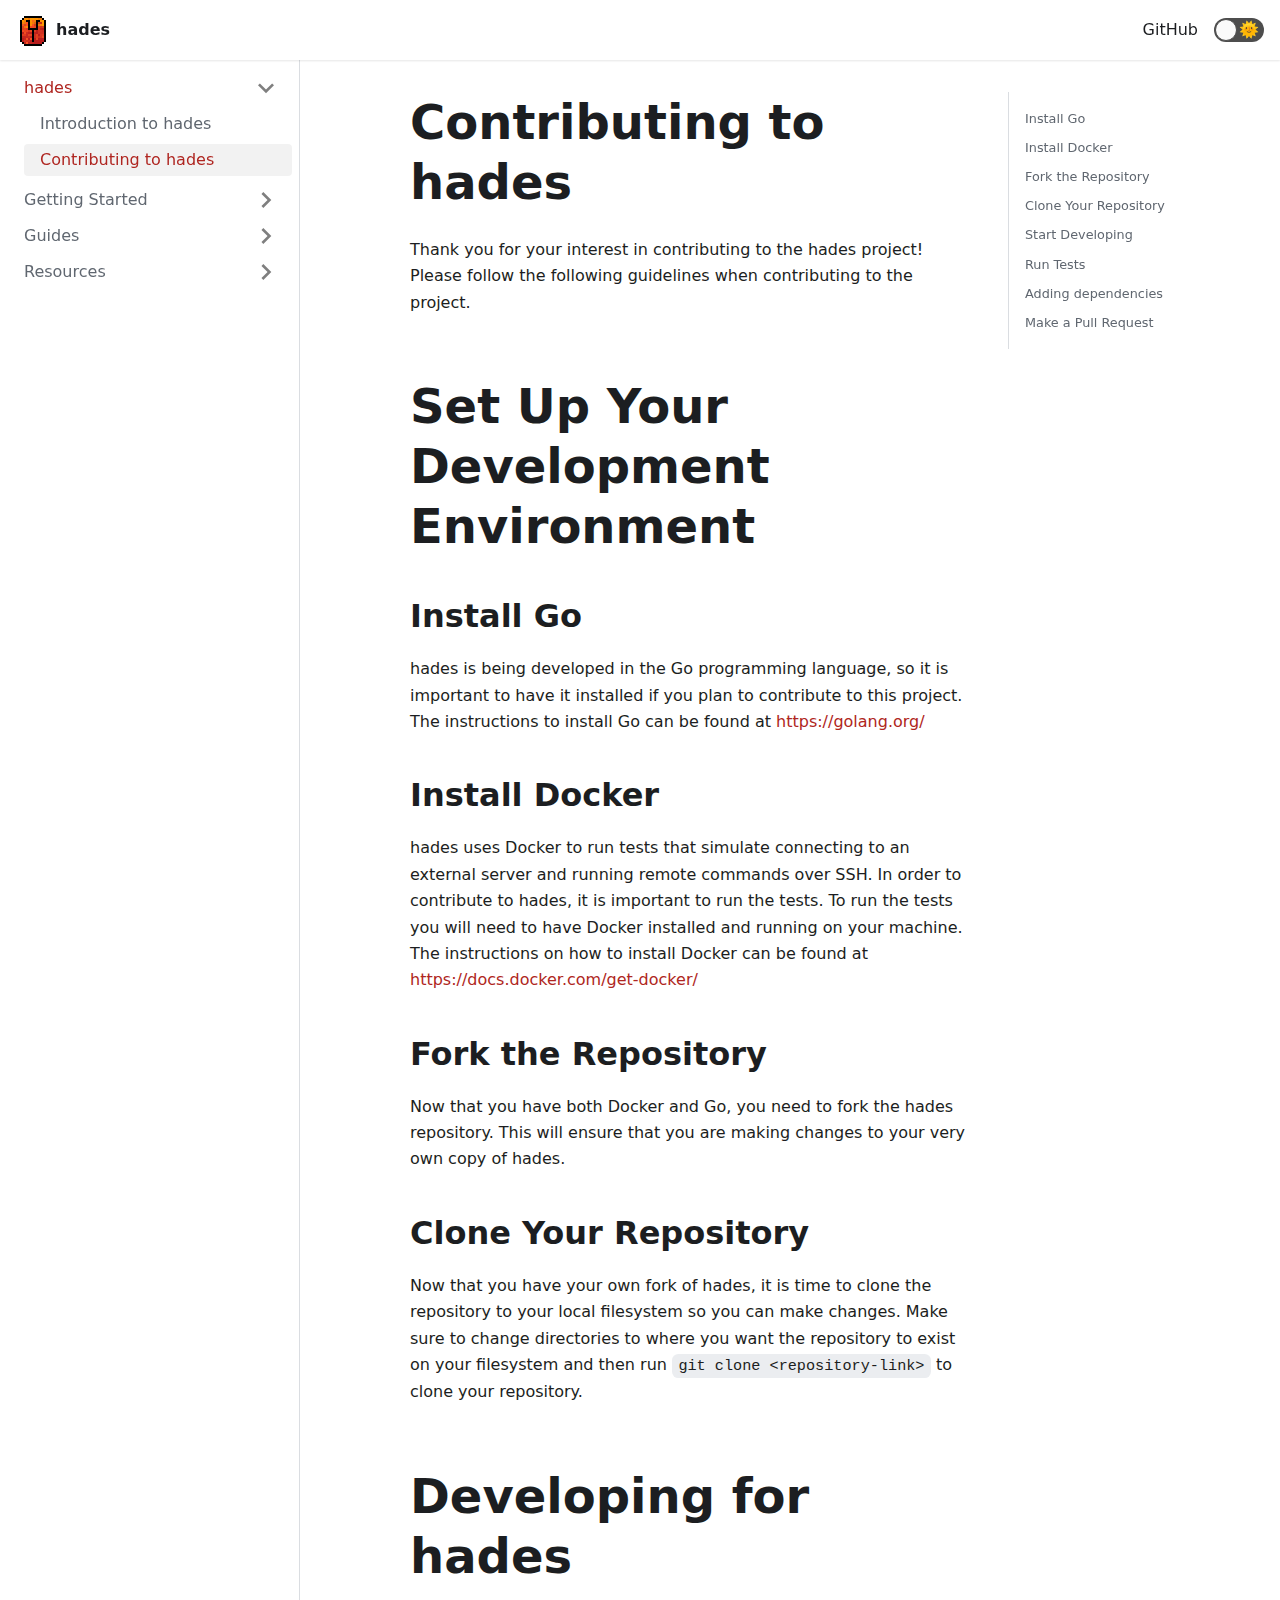
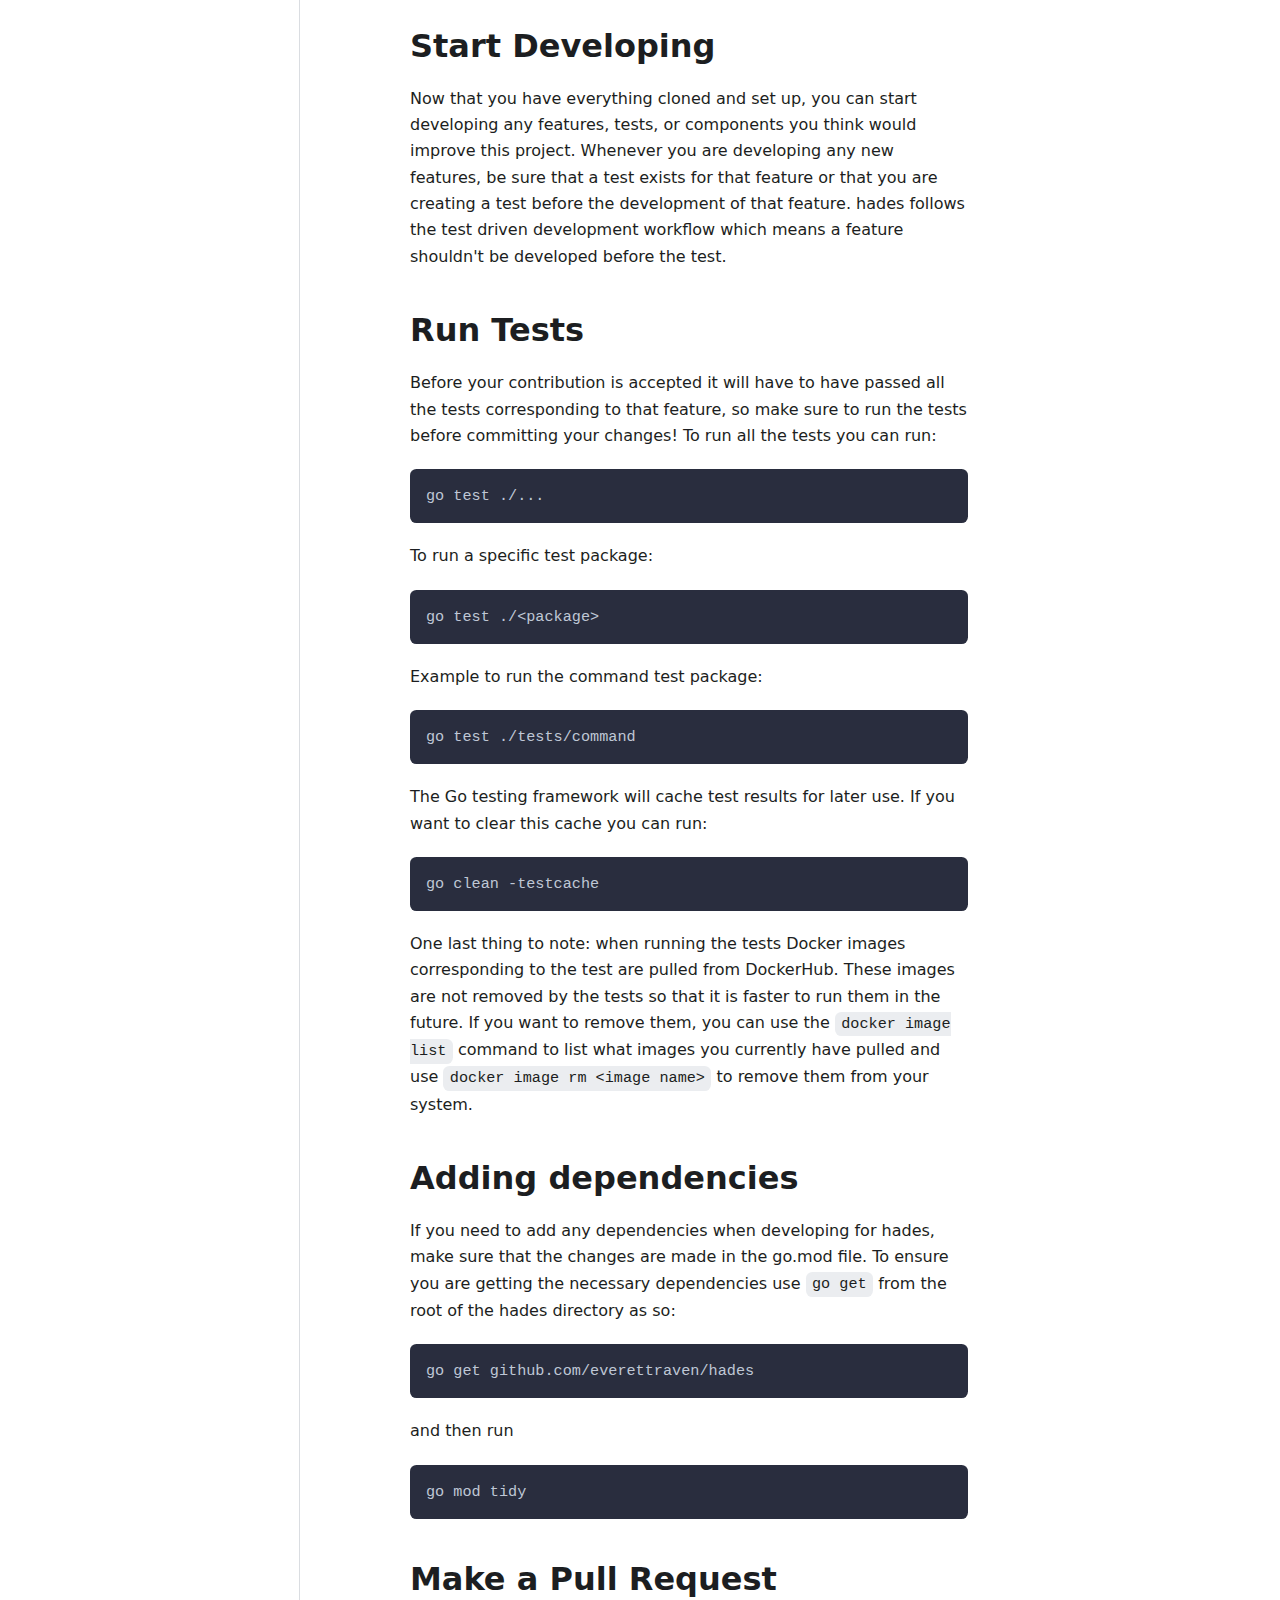
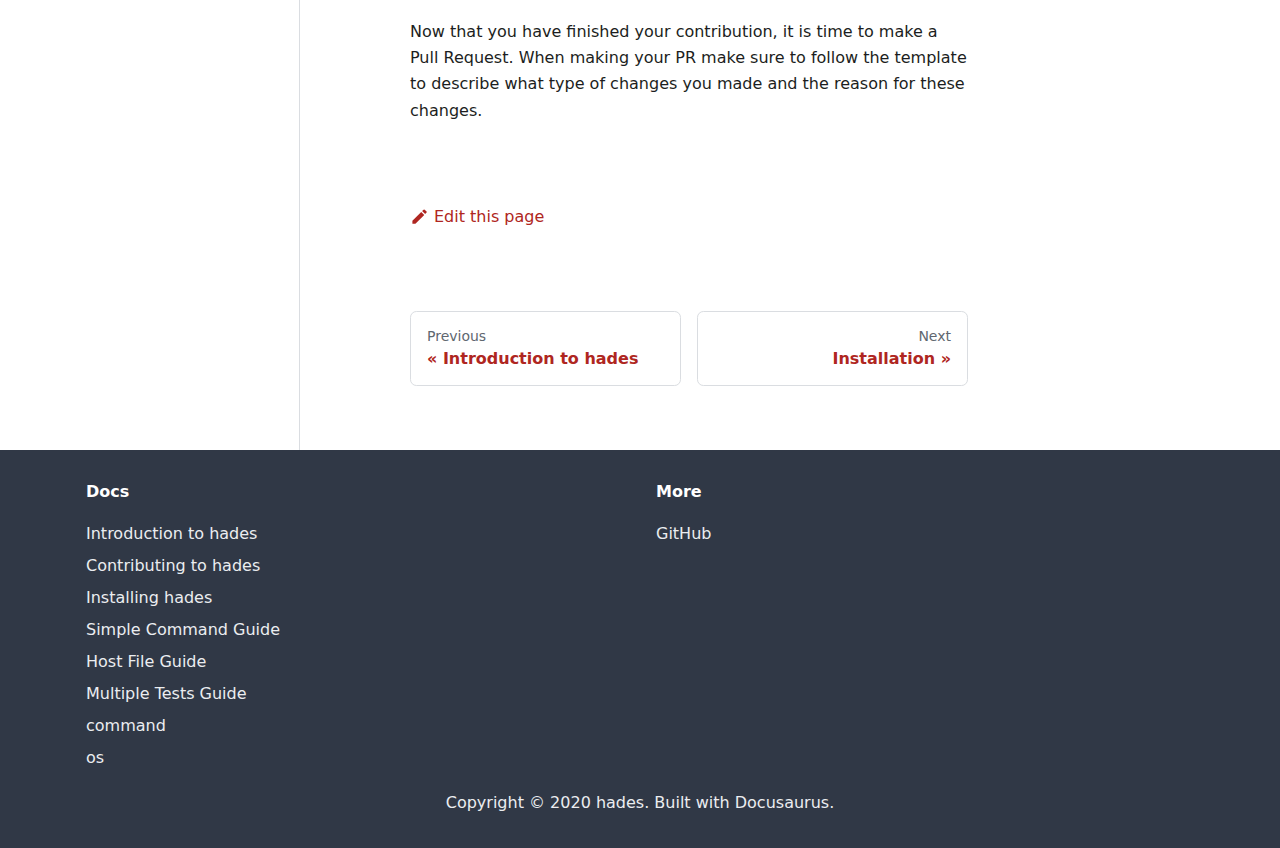
==== contrib/index.html @ 66b07a8b "Deploy website - based on 07e078118cf20cf1192c5c959f8a43dc01372148" ====
<!doctype html>
<html lang="en">
<head>
<meta charset="UTF-8">
<meta name="viewport" content="width=device-width,initial-scale=1">
<meta name="generator" content="Docusaurus v2.0.0-alpha.70">
<link rel="alternate" type="application/rss+xml" href="/blog/rss.xml" title="hades Blog RSS Feed">
<link rel="alternate" type="application/atom+xml" href="/blog/atom.xml" title="hades Blog Atom Feed"><title data-react-helmet="true">Contributing to hades | hades</title><meta data-react-helmet="true" name="twitter:card" content="summary_large_image"><meta data-react-helmet="true" name="docusaurus_locale" content="en"><meta data-react-helmet="true" name="docusaurus_version" content="current"><meta data-react-helmet="true" name="docusaurus_tag" content="docs-default-current"><meta data-react-helmet="true" property="og:title" content="Contributing to hades | hades"><meta data-react-helmet="true" name="description" content="Thank you for your interest in contributing to the hades project! Please follow the following guidelines when contributing to the project."><meta data-react-helmet="true" property="og:description" content="Thank you for your interest in contributing to the hades project! Please follow the following guidelines when contributing to the project."><meta data-react-helmet="true" property="og:url" content="https://your-docusaurus-test-site.com/contrib"><link data-react-helmet="true" rel="shortcut icon" href="/img/hades-logo-16.png"><link data-react-helmet="true" rel="canonical" href="https://your-docusaurus-test-site.com/contrib"><link rel="stylesheet" href="/styles.c3dc6ce1.css">
<link rel="preload" href="/styles.51f76554.js" as="script">
<link rel="preload" href="/runtime~main.45b51fee.js" as="script">
<link rel="preload" href="/main.51be9649.js" as="script">
<link rel="preload" href="/1.d2b50d83.js" as="script">
<link rel="preload" href="/14.f2f514ac.js" as="script">
<link rel="preload" href="/f976f453.f18b1e04.js" as="script">
<link rel="preload" href="/13.0d3e2e66.js" as="script">
<link rel="preload" href="/75351cc6.11b7d898.js" as="script">
</head>
<body>
<script>!function(){function t(t){document.documentElement.setAttribute("data-theme",t)}var e=function(){var t=null;try{t=localStorage.getItem("theme")}catch(t){}return t}();t(null!==e?e:"light")}()</script><div id="__docusaurus">
<nav aria-label="Skip navigation links"><button type="button" tabindex="0" class="skipToContent_11B0">Skip to main content</button></nav><nav class="navbar navbar--fixed-top"><div class="navbar__inner"><div class="navbar__items"><div aria-label="Navigation bar toggle" class="navbar__toggle" role="button" tabindex="0"><svg aria-label="Menu" width="30" height="30" viewBox="0 0 30 30" role="img" focusable="false"><title>Menu</title><path stroke="currentColor" stroke-linecap="round" stroke-miterlimit="10" stroke-width="2" d="M4 7h22M4 15h22M4 23h22"></path></svg></div><a class="navbar__brand" href="/"><img src="/img/hades-logo-32.png" alt="My Site Logo" class="themedImage_YANc themedImage--light_3CMI navbar__logo"><img src="/img/hades-logo-32.png" alt="My Site Logo" class="themedImage_YANc themedImage--dark_3ARp navbar__logo"><strong class="navbar__title">hades</strong></a></div><div class="navbar__items navbar__items--right"><a href="https://github.com/everettraven/hades" target="_blank" rel="noopener noreferrer" class="navbar__item navbar__link">GitHub</a><div class="react-toggle react-toggle--disabled displayOnlyInLargeViewport_2N3Q"><div class="react-toggle-track"><div class="react-toggle-track-check"><span class="toggle_3NWk">🌜</span></div><div class="react-toggle-track-x"><span class="toggle_3NWk">🌞</span></div></div><div class="react-toggle-thumb"></div><input type="checkbox" disabled="" aria-label="Dark mode toggle" class="react-toggle-screenreader-only"></div></div></div><div role="presentation" class="navbar-sidebar__backdrop"></div><div class="navbar-sidebar"><div class="navbar-sidebar__brand"><a class="navbar__brand" href="/"><img src="/img/hades-logo-32.png" alt="My Site Logo" class="themedImage_YANc themedImage--light_3CMI navbar__logo"><img src="/img/hades-logo-32.png" alt="My Site Logo" class="themedImage_YANc themedImage--dark_3ARp navbar__logo"><strong class="navbar__title">hades</strong></a></div><div class="navbar-sidebar__items"><div class="menu"><ul class="menu__list"><li class="menu__list-item"><a href="https://github.com/everettraven/hades" target="_blank" rel="noopener noreferrer" class="menu__link">GitHub</a></li></ul></div></div></div></nav><div class="main-wrapper"><div class="docPage_vMrn"><div class="docSidebarContainer_3Ak5" role="complementary"><div class="sidebar_3gvy"><div class="menu menu--responsive thin-scrollbar menu_1yIk"><button aria-label="Open Menu" aria-haspopup="true" class="button button--secondary button--sm menu__button" type="button"><svg aria-label="Menu" class="sidebarMenuIcon_1CUI" width="24" height="24" viewBox="0 0 30 30" role="img" focusable="false"><title>Menu</title><path stroke="currentColor" stroke-linecap="round" stroke-miterlimit="10" stroke-width="2" d="M4 7h22M4 15h22M4 23h22"></path></svg></button><ul class="menu__list"><li class="menu__list-item"><a class="menu__link menu__link--sublist menu__link--active" href="#!">hades</a><ul class="menu__list"><li class="menu__list-item"><a class="menu__link" tabindex="0" href="/">Introduction to hades</a></li><li class="menu__list-item"><a aria-current="page" class="menu__link menu__link--active active" tabindex="0" href="/contrib">Contributing to hades</a></li></ul></li><li class="menu__list-item menu__list-item--collapsed"><a class="menu__link menu__link--sublist" href="#!">Getting Started</a><ul class="menu__list"><li class="menu__list-item"><a class="menu__link" tabindex="-1" href="/getting_started/install">Installation</a></li></ul></li><li class="menu__list-item menu__list-item--collapsed"><a class="menu__link menu__link--sublist" href="#!">Guides</a><ul class="menu__list"><li class="menu__list-item"><a class="menu__link" tabindex="-1" href="/guides/simple_command">Simple Command</a></li><li class="menu__list-item"><a class="menu__link" tabindex="-1" href="/guides/host_file">Host File</a></li><li class="menu__list-item"><a class="menu__link" tabindex="-1" href="/guides/multiple_tests">Multiple Tests</a></li></ul></li><li class="menu__list-item menu__list-item--collapsed"><a class="menu__link menu__link--sublist" href="#!">Resources</a><ul class="menu__list"><li class="menu__list-item"><a class="menu__link" tabindex="-1" href="/resources/command">command</a></li><li class="menu__list-item"><a class="menu__link" tabindex="-1" href="/resources/os">os</a></li></ul></li></ul></div></div></div><main class="docMainContainer_2iGs"><div class="container padding-vert--lg docItemWrapper_1bxp"><div class="row"><div class="col docItemCol_U38p"><div class="docItemContainer_a7m4"><article><header><h1 class="docTitle_Oumm">Contributing to hades</h1></header><div class="markdown"><p>Thank you for your interest in contributing to the hades project! Please follow the following guidelines when contributing to the project.</p><h1><a aria-hidden="true" tabindex="-1" class="anchor enhancedAnchor_prK2" id="set-up-your-development-environment"></a>Set Up Your Development Environment<a class="hash-link" href="#set-up-your-development-environment" title="Direct link to heading">#</a></h1><h2><a aria-hidden="true" tabindex="-1" class="anchor enhancedAnchor_prK2" id="install-go"></a>Install Go<a class="hash-link" href="#install-go" title="Direct link to heading">#</a></h2><p>hades is being developed in the Go programming language, so it is important to have it installed if you plan to contribute to this project. The instructions to install Go can be found at <a href="https://golang.org/" target="_blank" rel="noopener noreferrer">https://golang.org/</a></p><h2><a aria-hidden="true" tabindex="-1" class="anchor enhancedAnchor_prK2" id="install-docker"></a>Install Docker<a class="hash-link" href="#install-docker" title="Direct link to heading">#</a></h2><p>hades uses Docker to run tests that simulate connecting to an external server and running remote commands over SSH. In order to contribute to hades, it is important to run the tests. To run the tests you will need to have Docker installed and running on your machine. The instructions on how to install Docker can be found at <a href="https://docs.docker.com/get-docker/" target="_blank" rel="noopener noreferrer">https://docs.docker.com/get-docker/</a></p><h2><a aria-hidden="true" tabindex="-1" class="anchor enhancedAnchor_prK2" id="fork-the-repository"></a>Fork the Repository<a class="hash-link" href="#fork-the-repository" title="Direct link to heading">#</a></h2><p>Now that you have both Docker and Go, you need to fork the hades repository. This will ensure that you are making changes to your very own copy of hades.</p><h2><a aria-hidden="true" tabindex="-1" class="anchor enhancedAnchor_prK2" id="clone-your-repository"></a>Clone Your Repository<a class="hash-link" href="#clone-your-repository" title="Direct link to heading">#</a></h2><p>Now that you have your own fork of hades, it is time to clone the repository to your local filesystem so you can make changes. Make sure to change directories to where you want the repository to exist on your filesystem and then run <code>git clone &lt;repository-link&gt;</code> to clone your repository.</p><h1><a aria-hidden="true" tabindex="-1" class="anchor enhancedAnchor_prK2" id="developing-for-hades"></a>Developing for hades<a class="hash-link" href="#developing-for-hades" title="Direct link to heading">#</a></h1><h2><a aria-hidden="true" tabindex="-1" class="anchor enhancedAnchor_prK2" id="start-developing"></a>Start Developing<a class="hash-link" href="#start-developing" title="Direct link to heading">#</a></h2><p>Now that you have everything cloned and set up, you can start developing any features, tests, or components you think would improve this project. Whenever you are developing any new features, be sure that a test exists for that feature or that you are creating a test before the development of that feature. hades follows the test driven development workflow which means a feature shouldn&#x27;t be developed before the test. </p><h2><a aria-hidden="true" tabindex="-1" class="anchor enhancedAnchor_prK2" id="run-tests"></a>Run Tests<a class="hash-link" href="#run-tests" title="Direct link to heading">#</a></h2><p>Before your contribution is accepted it will have to have passed all the tests corresponding to that feature, so make sure to run the tests before committing your changes! To run all the tests you can run:</p><div class="mdxCodeBlock_1zKU"><div class="codeBlockContent_actS"><div tabindex="0" class="prism-code language-undefined codeBlock_tuNs thin-scrollbar"><div class="codeBlockLines_3uvA" style="color:#bfc7d5;background-color:#292d3e"><div class="token-line" style="color:#bfc7d5"><span class="token plain">go test ./...</span></div></div></div><button type="button" aria-label="Copy code to clipboard" class="copyButton_2GIj">Copy</button></div></div><p>To run a specific test package:</p><div class="mdxCodeBlock_1zKU"><div class="codeBlockContent_actS"><div tabindex="0" class="prism-code language-undefined codeBlock_tuNs thin-scrollbar"><div class="codeBlockLines_3uvA" style="color:#bfc7d5;background-color:#292d3e"><div class="token-line" style="color:#bfc7d5"><span class="token plain">go test ./&lt;package&gt;</span></div></div></div><button type="button" aria-label="Copy code to clipboard" class="copyButton_2GIj">Copy</button></div></div><p>Example to run the command test package:</p><div class="mdxCodeBlock_1zKU"><div class="codeBlockContent_actS"><div tabindex="0" class="prism-code language-undefined codeBlock_tuNs thin-scrollbar"><div class="codeBlockLines_3uvA" style="color:#bfc7d5;background-color:#292d3e"><div class="token-line" style="color:#bfc7d5"><span class="token plain">go test ./tests/command</span></div></div></div><button type="button" aria-label="Copy code to clipboard" class="copyButton_2GIj">Copy</button></div></div><p>The Go testing framework will cache test results for later use. If you want to clear this cache you can run:</p><div class="mdxCodeBlock_1zKU"><div class="codeBlockContent_actS"><div tabindex="0" class="prism-code language-undefined codeBlock_tuNs thin-scrollbar"><div class="codeBlockLines_3uvA" style="color:#bfc7d5;background-color:#292d3e"><div class="token-line" style="color:#bfc7d5"><span class="token plain">go clean -testcache</span></div></div></div><button type="button" aria-label="Copy code to clipboard" class="copyButton_2GIj">Copy</button></div></div><p>One last thing to note: when running the tests Docker images corresponding to the test are pulled from DockerHub. These images are not removed by the tests so that it is faster to run them in the future. If you want to remove them, you can use the <code>docker image list</code> command to list what images you currently have pulled and use <code>docker image rm &lt;image name&gt;</code> to remove them from your system.</p><h2><a aria-hidden="true" tabindex="-1" class="anchor enhancedAnchor_prK2" id="adding-dependencies"></a>Adding dependencies<a class="hash-link" href="#adding-dependencies" title="Direct link to heading">#</a></h2><p>If you need to add any dependencies when developing for hades, make sure that the changes are made in the go.mod file. To ensure you are getting the necessary dependencies use <code>go get</code> from the root of the hades directory as so:</p><div class="mdxCodeBlock_1zKU"><div class="codeBlockContent_actS"><div tabindex="0" class="prism-code language-undefined codeBlock_tuNs thin-scrollbar"><div class="codeBlockLines_3uvA" style="color:#bfc7d5;background-color:#292d3e"><div class="token-line" style="color:#bfc7d5"><span class="token plain">go get github.com/everettraven/hades</span></div></div></div><button type="button" aria-label="Copy code to clipboard" class="copyButton_2GIj">Copy</button></div></div><p>and then run </p><div class="mdxCodeBlock_1zKU"><div class="codeBlockContent_actS"><div tabindex="0" class="prism-code language-undefined codeBlock_tuNs thin-scrollbar"><div class="codeBlockLines_3uvA" style="color:#bfc7d5;background-color:#292d3e"><div class="token-line" style="color:#bfc7d5"><span class="token plain">go mod tidy</span></div></div></div><button type="button" aria-label="Copy code to clipboard" class="copyButton_2GIj">Copy</button></div></div><h2><a aria-hidden="true" tabindex="-1" class="anchor enhancedAnchor_prK2" id="make-a-pull-request"></a>Make a Pull Request<a class="hash-link" href="#make-a-pull-request" title="Direct link to heading">#</a></h2><p>Now that you have finished your contribution, it is time to make a Pull Request. When making your PR make sure to follow the template to describe what type of changes you made and the reason for these changes.</p></div></article><div class="margin-vert--xl"><div class="row"><div class="col"><a href="https://github.com/everettraven/hades/edit/main/docs/docs/contrib.md" target="_blank" rel="noreferrer noopener"><svg fill="currentColor" height="1.2em" width="1.2em" preserveAspectRatio="xMidYMid meet" role="img" viewBox="0 0 40 40" class="iconEdit_2LL7"><g><path d="m34.5 11.7l-3 3.1-6.3-6.3 3.1-3q0.5-0.5 1.2-0.5t1.1 0.5l3.9 3.9q0.5 0.4 0.5 1.1t-0.5 1.2z m-29.5 17.1l18.4-18.5 6.3 6.3-18.4 18.4h-6.3v-6.2z"></path></g></svg>Edit this page</a></div></div></div><div class="margin-vert--lg"><nav class="pagination-nav" aria-label="Blog list page navigation"><div class="pagination-nav__item"><a class="pagination-nav__link" href="/"><div class="pagination-nav__sublabel">Previous</div><div class="pagination-nav__label">« Introduction to hades</div></a></div><div class="pagination-nav__item pagination-nav__item--next"><a class="pagination-nav__link" href="/getting_started/install"><div class="pagination-nav__sublabel">Next</div><div class="pagination-nav__label">Installation »</div></a></div></nav></div></div></div><div class="col col--3"><div class="tableOfContents_2xL- thin-scrollbar"><ul class="table-of-contents table-of-contents__left-border"><li><a href="#install-go" class="table-of-contents__link">Install Go</a></li><li><a href="#install-docker" class="table-of-contents__link">Install Docker</a></li><li><a href="#fork-the-repository" class="table-of-contents__link">Fork the Repository</a></li><li><a href="#clone-your-repository" class="table-of-contents__link">Clone Your Repository</a></li><li><a href="#start-developing" class="table-of-contents__link">Start Developing</a></li><li><a href="#run-tests" class="table-of-contents__link">Run Tests</a></li><li><a href="#adding-dependencies" class="table-of-contents__link">Adding dependencies</a></li><li><a href="#make-a-pull-request" class="table-of-contents__link">Make a Pull Request</a></li></ul></div></div></div></div></main></div></div><footer class="footer footer--dark"><div class="container"><div class="row footer__links"><div class="col footer__col"><h4 class="footer__title">Docs</h4><ul class="footer__items"><li class="footer__item"><a class="footer__link-item" href="/">Introduction to hades</a></li><li class="footer__item"><a class="footer__link-item" href="/contrib">Contributing to hades</a></li><li class="footer__item"><a class="footer__link-item" href="/getting_started/install">Installing hades</a></li><li class="footer__item"><a class="footer__link-item" href="/guides/simple_command">Simple Command Guide</a></li><li class="footer__item"><a class="footer__link-item" href="/guides/host_file">Host File Guide</a></li><li class="footer__item"><a class="footer__link-item" href="/guides/multiple_tests">Multiple Tests Guide</a></li><li class="footer__item"><a class="footer__link-item" href="/resources/command">command</a></li><li class="footer__item"><a class="footer__link-item" href="/resources/os">os</a></li></ul></div><div class="col footer__col"><h4 class="footer__title">More</h4><ul class="footer__items"><li class="footer__item"><a href="https://github.com/everettraven/hades" target="_blank" rel="noopener noreferrer" class="footer__link-item">GitHub</a></li></ul></div></div><div class="footer__bottom text--center"><div class="footer__copyright">Copyright © 2020 hades. Built with Docusaurus.</div></div></div></footer></div>
<script src="/styles.51f76554.js"></script>
<script src="/runtime~main.45b51fee.js"></script>
<script src="/main.51be9649.js"></script>
<script src="/1.d2b50d83.js"></script>
<script src="/14.f2f514ac.js"></script>
<script src="/f976f453.f18b1e04.js"></script>
<script src="/13.0d3e2e66.js"></script>
<script src="/75351cc6.11b7d898.js"></script>
</body>
</html>
---- styles.c3dc6ce1.css ----
.row .col,img{max-width:100%}.markdown li,body{word-wrap:break-word}pre,table{overflow:auto}blockquote,pre{margin:0 0 var(--ifm-spacing-vertical)}.button,.close{-webkit-appearance:none;cursor:pointer}.breadcrumbs__link,.button{transition-timing-function:var(--ifm-transition-timing-default)}.button,.react-toggle{-webkit-user-select:none;-ms-user-select:none}.button--link,a{-webkit-text-decoration:var(--ifm-link-decoration)}.button,.close,.menu__link,.navbar__link{cursor:pointer}.footer__items,.menu__list,.pills__item{list-style-type:none}.tabs__item,hr,img{box-sizing:content-box}.react-toggle,html{-webkit-tap-highlight-color:transparent}:root{--ra-admonition-background-color:var(--ifm-alert-background-color);--ra-admonition-border-width:var(--ifm-alert-border-width);--ra-admonition-border-color:var(--ifm-alert-border-color);--ra-admonition-border-radius:var(--ifm-alert-border-radius);--ra-admonition-color:var(--ifm-alert-color);--ra-admonition-padding-vertical:var(--ifm-alert-padding-vertical);--ra-admonition-padding-horizontal:var(--ifm-alert-padding-horizontal);--ra-color-note:var(--ifm-color-secondary);--ra-color-important:var(--ifm-color-info);--ra-color-tip:var(--ifm-color-success);--ra-color-caution:var(--ifm-color-warning);--ra-color-warning:var(--ifm-color-danger);--ra-color-text-dark:var(--ifm-color-gray-900);--ifm-dark-value:10%;--ifm-darker-value:15%;--ifm-darkest-value:30%;--ifm-light-value:15%;--ifm-lighter-value:30%;--ifm-lightest-value:50%;--ifm-color-secondary:#ebedf0;--ifm-color-secondary-dark:#d4d5d8;--ifm-color-secondary-darker:#c8c9cc;--ifm-color-secondary-darkest:#a4a6a8;--ifm-color-secondary-light:#eef0f2;--ifm-color-secondary-lighter:#f1f2f5;--ifm-color-secondary-lightest:#f5f6f8;--ifm-color-success:#00a400;--ifm-color-success-dark:#009400;--ifm-color-success-darker:#008b00;--ifm-color-success-darkest:#007300;--ifm-color-success-light:#26b226;--ifm-color-success-lighter:#4dbf4d;--ifm-color-success-lightest:#80d280;--ifm-color-info:#54c7ec;--ifm-color-info-dark:#4cb3d4;--ifm-color-info-darker:#47a9c9;--ifm-color-info-darkest:#3b8ba5;--ifm-color-info-light:#6ecfef;--ifm-color-info-lighter:#87d8f2;--ifm-color-info-lightest:#aae3f6;--ifm-color-warning:#ffba00;--ifm-color-warning-dark:#e6a700;--ifm-color-warning-darker:#d99e00;--ifm-color-warning-darkest:#b38200;--ifm-color-warning-light:#ffc426;--ifm-color-warning-lighter:#ffcf4d;--ifm-color-warning-lightest:#ffdd80;--ifm-color-danger:#fa383e;--ifm-color-danger-dark:#e13238;--ifm-color-danger-darker:#d53035;--ifm-color-danger-darkest:#af272b;--ifm-color-danger-light:#fb565b;--ifm-color-danger-lighter:#fb7478;--ifm-color-danger-lightest:#fd9c9f;--ifm-color-white:#fff;--ifm-color-black:#000;--ifm-color-gray-0:var(--ifm-color-white);--ifm-color-gray-100:#f5f6f7;--ifm-color-gray-200:#ebedf0;--ifm-color-gray-300:#dadde1;--ifm-color-gray-400:#ccd0d5;--ifm-color-gray-500:#bec3c9;--ifm-color-gray-600:#8d949e;--ifm-color-gray-700:#606770;--ifm-color-gray-800:#444950;--ifm-color-gray-900:#1c1e21;--ifm-color-gray-1000:var(--ifm-color-black);--ifm-color-emphasis-0:var(--ifm-color-gray-0);--ifm-color-emphasis-100:var(--ifm-color-gray-100);--ifm-color-emphasis-200:var(--ifm-color-gray-200);--ifm-color-emphasis-300:var(--ifm-color-gray-300);--ifm-color-emphasis-400:var(--ifm-color-gray-400);--ifm-color-emphasis-500:var(--ifm-color-gray-500);--ifm-color-emphasis-600:var(--ifm-color-gray-600);--ifm-color-emphasis-700:var(--ifm-color-gray-700);--ifm-color-emphasis-800:var(--ifm-color-gray-800);--ifm-color-emphasis-900:var(--ifm-color-gray-900);--ifm-color-emphasis-1000:var(--ifm-color-gray-1000);--ifm-color-content:var(--ifm-color-emphasis-900);--ifm-color-content-inverse:var(--ifm-color-emphasis-0);--ifm-color-content-secondary:#606770;--ifm-background-color:transparent;--ifm-background-surface-color:var(--ifm-color-content-inverse);--ifm-global-border-width:1px;--ifm-global-radius:0.4rem;--ifm-hover-overlay:rgba(0,0,0,0.05);--ifm-font-color-base:var(--ifm-color-content);--ifm-font-color-base-inverse:var(--ifm-color-content-inverse);--ifm-font-color-secondary:var(--ifm-color-content-secondary);--ifm-font-family-base:system-ui,-apple-system,Segoe UI,Roboto,Ubuntu,Cantarell,Noto Sans,sans-serif,BlinkMacSystemFont,"Segoe UI",Helvetica,Arial,sans-serif,"Apple Color Emoji","Segoe UI Emoji","Segoe UI Symbol";--ifm-font-family-monospace:SFMono-Regular,Menlo,Monaco,Consolas,"Liberation Mono","Courier New",monospace;--ifm-font-size-base:100%;--ifm-font-weight-light:300;--ifm-font-weight-normal:400;--ifm-font-weight-semibold:500;--ifm-font-weight-bold:700;--ifm-font-weight-base:var(--ifm-font-weight-normal);--ifm-line-height-base:1.65;--ifm-global-spacing:1rem;--ifm-spacing-vertical:var(--ifm-global-spacing);--ifm-spacing-horizontal:var(--ifm-global-spacing);--ifm-transition-fast:200ms;--ifm-transition-slow:400ms;--ifm-transition-timing-default:cubic-bezier(0.08,0.52,0.52,1);--ifm-global-shadow-lw:0 1px 2px 0 rgba(0,0,0,0.1);--ifm-global-shadow-md:0 5px 40px rgba(0,0,0,0.2);--ifm-global-shadow-tl:0 12px 28px 0 rgba(0,0,0,0.2),0 2px 4px 0 rgba(0,0,0,0.1);--ifm-z-index-dropdown:2;--ifm-z-index-fixed:3;--ifm-z-index-overlay:4;--ifm-container-width:1140px;--ifm-code-background:var(--ifm-color-emphasis-200);--ifm-code-border-radius:var(--ifm-global-radius);--ifm-code-color:var(--ifm-color-emphasis-900);--ifm-code-padding-horizontal:0.4rem;--ifm-code-padding-vertical:0.2rem;--ifm-pre-background:var(--ifm-color-emphasis-100);--ifm-pre-border-radius:var(--ifm-code-border-radius);--ifm-pre-color:inherit;--ifm-pre-line-height:1.45;--ifm-pre-padding:1rem;--ifm-heading-color:inherit;--ifm-heading-margin-top:0;--ifm-heading-margin-bottom:var(--ifm-spacing-vertical);--ifm-heading-font-family:inherit;--ifm-heading-font-weight:var(--ifm-font-weight-bold);--ifm-heading-line-height:1.25;--ifm-h1-font-size:2rem;--ifm-h2-font-size:1.5rem;--ifm-h3-font-size:1.25rem;--ifm-h4-font-size:1rem;--ifm-h5-font-size:0.875rem;--ifm-h6-font-size:0.85rem;--ifm-image-alignment-padding:1.25rem;--ifm-leading-desktop:1.25;--ifm-leading:calc(var(--ifm-leading-desktop)*1rem);--ifm-list-left-padding:2rem;--ifm-list-margin:1rem;--ifm-list-item-margin:0.25rem;--ifm-list-paragraph-margin:1rem;--ifm-table-cell-padding:0.75rem;--ifm-table-background:transparent;--ifm-table-stripe-background:var(--ifm-color-emphasis-100);--ifm-table-border-width:1px;--ifm-table-border-color:var(--ifm-color-emphasis-300);--ifm-table-head-background:inherit;--ifm-table-head-color:inherit;--ifm-table-head-font-weight:var(--ifm-font-weight-bold);--ifm-table-cell-color:inherit;--ifm-link-color:var(--ifm-color-primary);--ifm-link-decoration:none;--ifm-link-hover-color:var(--ifm-link-color);--ifm-link-hover-decoration:underline;--ifm-paragraph-margin-bottom:var(--ifm-leading);--ifm-blockquote-color:#6a737d;--ifm-blockquote-font-size:var(--ifm-font-size-base);--ifm-blockquote-padding-horizontal:1rem;--ifm-blockquote-padding-vertical:1rem;--ifm-hr-border-color:var(--ifm-color-emphasis-500);--ifm-hr-border-width:1px;--ifm-hr-margin-vertical:1.5rem;--ifm-alert-background-color:inherit;--ifm-alert-border-color:inherit;--ifm-alert-border-radius:var(--ifm-global-radius);--ifm-alert-border-width:var(--ifm-global-border-width);--ifm-alert-color:var(--ifm-font-color-base-inverse);--ifm-alert-padding-horizontal:var(--ifm-spacing-horizontal);--ifm-alert-padding-vertical:var(--ifm-spacing-vertical);--ifm-avatar-intro-margin:1rem;--ifm-avatar-intro-alignment:inherit;--ifm-avatar-photo-size-sm:2rem;--ifm-avatar-photo-size-md:3rem;--ifm-avatar-photo-size-lg:4rem;--ifm-avatar-photo-size-xl:6rem;--ifm-badge-background-color:inherit;--ifm-badge-border-color:inherit;--ifm-badge-border-radius:var(--ifm-global-radius);--ifm-badge-border-width:var(--ifm-global-border-width);--ifm-badge-color:var(--ifm-color-white);--ifm-badge-padding-horizontal:calc(var(--ifm-spacing-horizontal)*0.5);--ifm-badge-padding-vertical:calc(var(--ifm-spacing-vertical)*0.25);--ifm-breadcrumb-border-radius:1.5rem;--ifm-breadcrumb-spacing:0.0625rem;--ifm-breadcrumb-color-active:var(--ifm-color-primary);--ifm-breadcrumb-item-background-active:var(--ifm-hover-overlay);--ifm-breadcrumb-padding-horizontal:1rem;--ifm-breadcrumb-padding-vertical:0.5rem;--ifm-breadcrumb-size-multiplier:1;--ifm-breadcrumb-separator:url('data:image/svg+xml;utf8,<svg xmlns="http://www.w3.org/2000/svg" x="0px" y="0px" viewBox="0 0 256 256"><g><g><polygon points="79.093,0 48.907,30.187 146.72,128 48.907,225.813 79.093,256 207.093,128"/></g></g><g></g><g></g><g></g><g></g><g></g><g></g><g></g><g></g><g></g><g></g><g></g><g></g><g></g><g></g><g></g></svg>');--ifm-breadcrumb-separator-filter:none;--ifm-breadcrumb-separator-size:0.5rem;--ifm-breadcrumb-separator-size-multiplier:1.25;--ifm-button-background-color:inherit;--ifm-button-border-color:var(--ifm-button-background-color);--ifm-button-border-width:var(--ifm-global-border-width);--ifm-button-color:var(--ifm-font-color-base-inverse);--ifm-button-font-weight:var(--ifm-font-weight-bold);--ifm-button-padding-horizontal:1.5rem;--ifm-button-padding-vertical:0.375rem;--ifm-button-size-multiplier:1;--ifm-button-transition-duration:var(--ifm-transition-fast);--ifm-button-border-radius:calc(var(--ifm-global-radius)*var(--ifm-button-size-multiplier));--ifm-button-group-margin:2px;--ifm-card-background-color:var(--ifm-background-surface-color);--ifm-card-border-radius:calc(var(--ifm-global-radius)*2);--ifm-card-horizontal-spacing:var(--ifm-global-spacing);--ifm-card-vertical-spacing:var(--ifm-global-spacing);--ifm-toc-border-color:var(--ifm-color-emphasis-300);--ifm-toc-link-color:var(--ifm-color-content-secondary);--ifm-toc-padding-left:0.5rem;--ifm-toc-padding-vertical:0.5rem;--ifm-dropdown-background-color:var(--ifm-background-surface-color);--ifm-dropdown-font-weight:var(--ifm-font-weight-semibold);--ifm-dropdown-link-color:var(--ifm-font-color-base);--ifm-dropdown-hover-background-color:var(--ifm-hover-overlay);--ifm-footer-background-color:var(--ifm-color-emphasis-100);--ifm-footer-color:inherit;--ifm-footer-link-color:var(--ifm-color-emphasis-700);--ifm-footer-link-hover-color:var(--ifm-color-primary);--ifm-footer-link-horizontal-spacing:0.5rem;--ifm-footer-padding-horizontal:calc(var(--ifm-spacing-horizontal)*2);--ifm-footer-padding-vertical:calc(var(--ifm-spacing-vertical)*2);--ifm-footer-title-color:inherit;--ifm-hero-background-color:var(--ifm-background-surface-color);--ifm-hero-text-color:var(--ifm-color-emphasis-800);--ifm-menu-color:var(--ifm-color-emphasis-700);--ifm-menu-color-active:var(--ifm-color-primary);--ifm-menu-color-background-active:var(--ifm-hover-overlay);--ifm-menu-color-background-hover:var(--ifm-hover-overlay);--ifm-menu-link-padding-horizontal:1rem;--ifm-menu-link-padding-vertical:0.375rem;--ifm-menu-link-sublist-icon:url('data:image/svg+xml;utf8,<svg xmlns="http://www.w3.org/2000/svg" width="16px" height="16px" viewBox="0 0 24 24"><path fill="rgba(0,0,0,0.5)" d="M7.41 15.41L12 10.83l4.59 4.58L18 14l-6-6-6 6z"></path></svg>');--ifm-menu-link-sublist-icon-filter:none;--ifm-navbar-background-color:var(--ifm-background-surface-color);--ifm-navbar-height:3.75rem;--ifm-navbar-item-padding-horizontal:1rem;--ifm-navbar-item-padding-vertical:0.25rem;--ifm-navbar-link-color:var(--ifm-font-color-base);--ifm-navbar-link-hover-color:var(--ifm-color-primary);--ifm-navbar-link-active-color:var(--ifm-link-color);--ifm-navbar-padding-horizontal:var(--ifm-spacing-horizontal);--ifm-navbar-padding-vertical:calc(var(--ifm-spacing-vertical)*0.5);--ifm-navbar-shadow:var(--ifm-global-shadow-lw);--ifm-navbar-search-input-background-color:var(--ifm-color-emphasis-200);--ifm-navbar-search-input-color:var(--ifm-color-emphasis-800);--ifm-navbar-search-input-placeholder-color:var(--ifm-color-emphasis-500);--ifm-navbar-search-input-icon:url('data:image/svg+xml;utf8,<svg fill="currentColor" xmlns="http://www.w3.org/2000/svg" viewBox="0 0 16 16" height="16px" width="16px"><path d="M6.02945,10.20327a4.17382,4.17382,0,1,1,4.17382-4.17382A4.15609,4.15609,0,0,1,6.02945,10.20327Zm9.69195,4.2199L10.8989,9.59979A5.88021,5.88021,0,0,0,12.058,6.02856,6.00467,6.00467,0,1,0,9.59979,10.8989l4.82338,4.82338a.89729.89729,0,0,0,1.29912,0,.89749.89749,0,0,0-.00087-1.29909Z" /></svg>');--ifm-navbar-sidebar-width:80vw;--ifm-pagination-border-radius:calc(var(--ifm-global-radius)*var(--ifm-pagination-size-multiplier));--ifm-pagination-color-active:var(--ifm-color-primary);--ifm-pagination-font-size:1rem;--ifm-pagination-item-active-background:var(--ifm-hover-overlay);--ifm-pagination-page-spacing:0.0625rem;--ifm-pagination-padding-horizontal:calc(var(--ifm-spacing-horizontal)*1);--ifm-pagination-padding-vertical:calc(var(--ifm-spacing-vertical)*0.25);--ifm-pagination-size-multiplier:1;--ifm-pagination-nav-border-radius:var(--ifm-global-radius);--ifm-pagination-nav-color-hover:var(--ifm-color-primary);--ifm-pills-color-active:var(--ifm-color-primary);--ifm-pills-color-background-active:var(--ifm-hover-overlay);--ifm-pills-spacing:0.0625rem;--ifm-tabs-color:var(--ifm-font-color-secondary);--ifm-tabs-color-active:var(--ifm-color-primary);--ifm-tabs-padding-horizontal:1rem;--ifm-tabs-padding-vertical:1rem;--ifm-tabs-spacing:0.0625rem;--ifm-scrollbar-size:7px;--ifm-scrollbar-track-background-color:#f1f1f1;--ifm-scrollbar-thumb-background-color:#888;--ifm-scrollbar-thumb-hover-background-color:#555;--ifm-color-primary:#af2621;--ifm-color-primary-dark:#af2621;--ifm-color-primary-darker:#af2621;--ifm-color-primary-darkest:#af2621;--ifm-color-primary-light:#af2621;--ifm-color-primary-lighter:#af2621;--ifm-color-primary-lightest:#af2621;--ifm-code-font-size:95%;--docusaurus-announcement-bar-height:auto;--collapse-button-bg-color-dark:#2e333a;--doc-sidebar-width:300px}.admonition{margin-bottom:1em;--ra-admonition-icon-color:var(--ra-admonition-color)}.admonition:not(.alert){background-color:var(--ra-admonition-background-color);border:var(--ra-admonition-border-width) solid var(--ra-admonition-border-color);border-radius:var(--ra-admonition-border-radius);box-sizing:border-box;color:var(--ra-admonition-color);padding:var(--ra-admonition-padding-vertical) var(--ra-admonition-padding-horizontal);--ra-admonition-background-color:var(--ifm-color-primary)}.container,.row .col{padding:0 var(--ifm-spacing-horizontal);width:100%}.admonition h5{margin-top:0;margin-bottom:8px;text-transform:uppercase}.admonition-icon{display:inline-block;vertical-align:middle;margin-right:.2em}.admonition-icon svg{display:inline-block;width:22px;height:22px;stroke-width:0;fill:var(--ra-admonition-icon-color);stroke:var(--ra-admonition-icon-color)}.admonition-content>:last-child,blockquote>:last-child{margin-bottom:0}.admonition-note{--ra-admonition-color:var(--ra-color-text-dark)}*{box-sizing:border-box}html{font:var(--ifm-font-size-base)/var(--ifm-line-height-base) var(--ifm-font-family-base);background-color:var(--ifm-background-color);color:var(--ifm-font-color-base);text-rendering:optimizelegibility;-webkit-font-smoothing:antialiased;-ms-text-size-adjust:100%;-webkit-text-size-adjust:100%}body{margin:0;transition:var(--ifm-transition-fast) ease color}.container{max-width:var(--ifm-container-width);margin:0 auto}.padding-bottom--none,.padding-vert--none{padding-bottom:0!important}.padding-top--none,.padding-vert--none{padding-top:0!important}.padding-horiz--none,.padding-left--none{padding-left:0!important}.padding-horiz--none,.padding-right--none{padding-right:0!important}.container--fluid{max-width:inherit}.row{display:flex;flex-direction:row;flex-wrap:wrap;margin:0 calc(var(--ifm-spacing-horizontal)*-1)}.margin-bottom--none,.margin-vert--none,.markdown>:last-child{margin-bottom:0!important}.margin-top--none,.margin-vert--none,.markdown>:first-child{margin-top:0!important}.row .col{--ifm-col-width:100%;flex:1 0;margin-left:0}.row .col.col--1,.row .col.col--2,.row .col.col--3,.row .col[class*=col--]{flex:0 0 var(--ifm-col-width);max-width:var(--ifm-col-width)}.row .col.col--1{--ifm-col-width:8.33333%}.row .col.col--offset-1{margin-left:8.33333%}.row .col.col--2{--ifm-col-width:16.66667%}.row .col.col--offset-2{margin-left:16.66667%}.row .col.col--3{--ifm-col-width:25%}.row .col.col--offset-3{margin-left:25%}.row .col.col--4{--ifm-col-width:33.33333%;flex:0 0 var(--ifm-col-width);max-width:var(--ifm-col-width)}.row .col.col--offset-4{margin-left:33.33333%}.row .col.col--5{--ifm-col-width:41.66667%;flex:0 0 var(--ifm-col-width);max-width:var(--ifm-col-width)}.row .col.col--6,.row .col.col--7{flex:0 0 var(--ifm-col-width);max-width:var(--ifm-col-width)}.row .col.col--offset-5{margin-left:41.66667%}.row .col.col--6{--ifm-col-width:50%}.row .col.col--offset-6{margin-left:50%}.row .col.col--7{--ifm-col-width:58.33333%}.row .col.col--offset-7{margin-left:58.33333%}.row .col.col--8{--ifm-col-width:66.66667%;flex:0 0 var(--ifm-col-width);max-width:var(--ifm-col-width)}.row .col.col--offset-8{margin-left:66.66667%}.row .col.col--9{--ifm-col-width:75%;flex:0 0 var(--ifm-col-width);max-width:var(--ifm-col-width)}.row .col.col--10,.row .col.col--11{flex:0 0 var(--ifm-col-width);max-width:var(--ifm-col-width)}.row .col.col--offset-9{margin-left:75%}.row .col.col--10{--ifm-col-width:83.33333%}.row .col.col--offset-10{margin-left:83.33333%}.row .col.col--11{--ifm-col-width:91.66667%}.row .col.col--offset-11{margin-left:91.66667%}.row .col.col--12{--ifm-col-width:100%;flex:0 0 var(--ifm-col-width);max-width:var(--ifm-col-width)}.row .col.col--offset-12{margin-left:100%}.row--no-gutters{margin-left:0;margin-right:0}.margin-horiz--none,.margin-left--none{margin-left:0!important}.margin-horiz--none,.margin-right--none{margin-right:0!important}.row--no-gutters>.col{padding-left:0;padding-right:0}.row--align-top{align-items:flex-start}.row--align-bottom{align-items:flex-end}.row--align-center{align-items:center}.row--align-stretch{align-items:stretch}.row--align-baseline{align-items:baseline}.margin--none{margin:0!important}.margin-bottom--xs,.margin-vert--xs{margin-bottom:.25rem!important}.margin-top--xs,.margin-vert--xs{margin-top:.25rem!important}.margin-horiz--xs,.margin-left--xs{margin-left:.25rem!important}.margin-horiz--xs,.margin-right--xs{margin-right:.25rem!important}.margin--xs{margin:.25rem!important}.margin-bottom--sm,.margin-vert--sm{margin-bottom:.5rem!important}.margin-top--sm,.margin-vert--sm{margin-top:.5rem!important}.margin-horiz--sm,.margin-left--sm{margin-left:.5rem!important}.margin-horiz--sm,.margin-right--sm{margin-right:.5rem!important}.margin--sm{margin:.5rem!important}.margin-bottom--md,.margin-vert--md{margin-bottom:1rem!important}.margin-top--md,.margin-vert--md{margin-top:1rem!important}.margin-horiz--md,.margin-left--md{margin-left:1rem!important}.margin-horiz--md,.margin-right--md{margin-right:1rem!important}.margin--md{margin:1rem!important}.margin-bottom--lg,.margin-vert--lg{margin-bottom:2rem!important}.margin-top--lg,.margin-vert--lg{margin-top:2rem!important}.margin-horiz--lg,.margin-left--lg{margin-left:2rem!important}.margin-horiz--lg,.margin-right--lg{margin-right:2rem!important}.margin--lg{margin:2rem!important}.margin-bottom--xl,.margin-vert--xl{margin-bottom:5rem!important}.margin-top--xl,.margin-vert--xl{margin-top:5rem!important}.margin-horiz--xl,.margin-left--xl{margin-left:5rem!important}.margin-horiz--xl,.margin-right--xl{margin-right:5rem!important}.margin--xl{margin:5rem!important}.padding--none{padding:0!important}.padding-bottom--xs,.padding-vert--xs{padding-bottom:.25rem!important}.padding-top--xs,.padding-vert--xs{padding-top:.25rem!important}.padding-horiz--xs,.padding-left--xs{padding-left:.25rem!important}.padding-horiz--xs,.padding-right--xs{padding-right:.25rem!important}.padding--xs{padding:.25rem!important}.padding-bottom--sm,.padding-vert--sm{padding-bottom:.5rem!important}.padding-top--sm,.padding-vert--sm{padding-top:.5rem!important}.padding-horiz--sm,.padding-left--sm{padding-left:.5rem!important}.padding-horiz--sm,.padding-right--sm{padding-right:.5rem!important}.padding--sm{padding:.5rem!important}.padding-bottom--md,.padding-vert--md{padding-bottom:1rem!important}.padding-top--md,.padding-vert--md{padding-top:1rem!important}.padding-horiz--md,.padding-left--md{padding-left:1rem!important}.padding-horiz--md,.padding-right--md{padding-right:1rem!important}.padding--md{padding:1rem!important}.padding-bottom--lg,.padding-vert--lg{padding-bottom:2rem!important}.padding-top--lg,.padding-vert--lg{padding-top:2rem!important}.padding-horiz--lg,.padding-left--lg{padding-left:2rem!important}.padding-horiz--lg,.padding-right--lg{padding-right:2rem!important}.padding--lg{padding:2rem!important}.padding-bottom--xl,.padding-vert--xl{padding-bottom:5rem!important}.padding-top--xl,.padding-vert--xl{padding-top:5rem!important}.padding-horiz--xl,.padding-left--xl{padding-left:5rem!important}.padding-horiz--xl,.padding-right--xl{padding-right:5rem!important}.padding--xl{padding:5rem!important}code{background-color:var(--ifm-code-background);border-radius:var(--ifm-code-border-radius);color:var(--ifm-code-color);font-family:var(--ifm-font-family-monospace);font-size:var(--ifm-code-font-size);padding:var(--ifm-code-padding-vertical) var(--ifm-code-padding-horizontal)}a code{color:inherit}pre{background-color:var(--ifm-pre-background);border-radius:var(--ifm-pre-border-radius);color:var(--ifm-pre-color);font:var(--ifm-code-font-size)/var(--ifm-pre-line-height) var(--ifm-font-family-monospace);padding:var(--ifm-pre-padding)}pre,pre code{word-wrap:normal}pre code{background-color:transparent;display:inline;font-size:100%;line-height:inherit;overflow:visible;padding:0;white-space:pre;word-break:normal}kbd{background-color:var(--ifm-color-emphasis-0);border:1px solid var(--ifm-color-emphasis-400);border-radius:.2rem;box-shadow:inset 0 -1px 0 var(--ifm-color-emphasis-400);color:var(--ifm-color-emphasis-800);font:80% var(--ifm-font-family-monospace);padding:.15rem .3rem}h1,h2,h3,h4,h5,h6{color:var(--ifm-heading-color);font-weight:var(--ifm-heading-font-weight);line-height:var(--ifm-heading-line-height);margin:var(--ifm-heading-margin-top) 0 var(--ifm-heading-margin-bottom) 0}.badge,strong{font-weight:var(--ifm-font-weight-bold)}h1{font-size:var(--ifm-h1-font-size)}h2{font-size:var(--ifm-h2-font-size)}h3{font-size:var(--ifm-h3-font-size)}h4{font-size:var(--ifm-h4-font-size)}h5{font-size:var(--ifm-h5-font-size)}h6{font-size:var(--ifm-h6-font-size)}img{border-style:none}img[align=right]{padding-left:var(--image-alignment-padding)}img[align=left]{padding-right:var(--image-alignment-padding)}.markdown{--ifm-h1-vertical-rhythm-top:3;--ifm-h2-vertical-rhythm-top:2;--ifm-h3-vertical-rhythm-top:1.5;--ifm-heading-vertical-rhythm-top:1.25;--ifm-h1-vertical-rhythm-bottom:1.25;--ifm-heading-vertical-rhythm-bottom:1}.markdown:after,.markdown:before,hr:after,hr:before{content:"";display:table}.markdown:after,hr:after{clear:both}.markdown>h1{--ifm-h1-font-size:3rem;margin-bottom:calc(var(--ifm-h1-vertical-rhythm-bottom)*var(--ifm-leading));margin-top:calc(var(--ifm-h1-vertical-rhythm-top)*var(--ifm-leading))}.markdown>h2,.markdown>h3,.markdown>h4,.markdown>h5,.markdown>h6{margin-bottom:calc(var(--ifm-heading-vertical-rhythm-bottom)*var(--ifm-leading))}.markdown>h2{--ifm-h2-font-size:2rem;margin-top:calc(var(--ifm-h2-vertical-rhythm-top)*var(--ifm-leading))}.markdown>h3{--ifm-h3-font-size:1.5rem;margin-top:calc(var(--ifm-h3-vertical-rhythm-top)*var(--ifm-leading))}.markdown>h4,.markdown>h5,.markdown>h6{margin-top:calc(var(--ifm-heading-vertical-rhythm-top)*var(--ifm-leading))}.markdown>p,.markdown>pre,.markdown>ul{margin-bottom:var(--ifm-leading)}.markdown li>p{margin-top:var(--ifm-list-paragraph-margin)}.markdown li+li{margin-top:var(--ifm-list-item-margin)}ol,ul{margin:0 0 var(--ifm-list-margin);padding-left:var(--ifm-list-left-padding)}ol ol,ul ol{list-style-type:lower-roman}.avatar__name,ol ol,ol ul,ul ol,ul ul{margin:0}ol ol ol,ol ul ol,ul ol ol,ul ul ol{list-style-type:lower-alpha}table{border-collapse:collapse;display:block;margin-bottom:var(--ifm-spacing-vertical);width:100%}.avatar__photo,.card,hr{overflow:hidden}table tr{background-color:var(--ifm-table-background);border-top:var(--ifm-table-border-width) solid var(--ifm-table-border-color)}table tr:nth-child(2n){background-color:var(--ifm-table-stripe-background)}table td,table th{border:var(--ifm-table-border-width) solid var(--ifm-table-border-color);padding:var(--ifm-table-cell-padding)}table th{background-color:var(--ifm-table-head-background);color:var(--ifm-table-head-color);font-weight:var(--ifm-table-head-font-weight)}table td{color:var(--ifm-table-cell-color)}a{color:var(--ifm-link-color);text-decoration:var(--ifm-link-decoration);transition:color var(--ifm-transition-fast) var(--ifm-transition-timing-default)}a:hover{color:var(--ifm-link-hover-color);-webkit-text-decoration:var(--ifm-link-hover-decoration);text-decoration:var(--ifm-link-hover-decoration)}.alert,.alert a{color:var(--ifm-alert-color)}.breadcrumbs__link:hover,a:not([href]){text-decoration:none}p{margin:0 0 var(--ifm-paragraph-margin-bottom)}blockquote{border-left:6px solid var(--ifm-color-emphasis-300);color:var(--ifm-blockquote-color);font-size:var(--ifm-blockquote-font-size);padding:var(--ifm-blockquote-padding-vertical) var(--ifm-blockquote-padding-horizontal)}blockquote>:first-child{margin-top:0}hr{border:var(--ifm-hr-border-width) solid var(--ifm-hr-border-color);margin:var(--ifm-hr-margin-vertical) 0}.alert{background-color:var(--ifm-alert-background-color);border:var(--ifm-alert-border-width) solid var(--ifm-alert-border-color);border-radius:var(--ifm-alert-border-radius);padding:var(--ifm-alert-padding-vertical) var(--ifm-alert-padding-horizontal)}.alert--primary{--ifm-alert-background-color:var(--ifm-color-primary);--ifm-alert-border-color:var(--ifm-color-primary)}.alert--secondary{--ifm-alert-background-color:var(--ifm-color-secondary);--ifm-alert-border-color:var(--ifm-color-secondary);--ifm-alert-color:var(--ifm-color-gray-900)}.alert--success{--ifm-alert-background-color:var(--ifm-color-success);--ifm-alert-border-color:var(--ifm-color-success)}.alert--info{--ifm-alert-background-color:var(--ifm-color-info);--ifm-alert-border-color:var(--ifm-color-info)}.alert--warning{--ifm-alert-background-color:var(--ifm-color-warning);--ifm-alert-border-color:var(--ifm-color-warning)}.alert--danger{--ifm-alert-background-color:var(--ifm-color-danger);--ifm-alert-border-color:var(--ifm-color-danger)}.alert a{text-decoration:underline}.alert .close{margin-right:calc(var(--ifm-alert-padding-horizontal)*-1);margin-top:calc(var(--ifm-alert-padding-vertical)*-1)}.avatar,.navbar,.navbar>.container,.navbar>.container-fluid{display:flex}.avatar__photo-link{display:block}.avatar__photo{border-radius:50%;height:var(--ifm-avatar-photo-size-md);width:var(--ifm-avatar-photo-size-md)}.avatar__photo--sm{height:var(--ifm-avatar-photo-size-sm);width:var(--ifm-avatar-photo-size-sm)}.avatar__photo--lg{height:var(--ifm-avatar-photo-size-lg);width:var(--ifm-avatar-photo-size-lg)}.avatar__photo--xl{height:var(--ifm-avatar-photo-size-xl);width:var(--ifm-avatar-photo-size-xl)}.avatar__photo+.avatar__intro{margin-left:var(--ifm-avatar-intro-margin)}.avatar__intro{display:flex;flex:1 1;flex-direction:column;justify-content:center;text-align:var(--ifm-avatar-intro-alignment)}.badge,.breadcrumbs__item,.breadcrumbs__link,.button,.dropdown>.navbar__link:after,.menu__link--sublist:after{display:inline-block}.avatar__subtitle{margin-top:.25rem}.avatar--vertical{--ifm-avatar-intro-alignment:center;--ifm-avatar-intro-margin:0.5rem;align-items:center;flex-direction:column}.avatar--vertical .avatar__intro{margin-left:0}.badge{background-color:var(--ifm-badge-background-color);border:var(--ifm-badge-border-width) solid var(--ifm-badge-border-color);border-radius:var(--ifm-badge-border-radius);color:var(--ifm-badge-color);font-size:75%;line-height:1;padding:var(--ifm-badge-padding-vertical) var(--ifm-badge-padding-horizontal);vertical-align:baseline}.badge--primary{--ifm-badge-background-color:var(--ifm-color-primary)}.badge--primary,.badge--secondary{--ifm-badge-border-color:var(--ifm-badge-background-color)}.badge--secondary{--ifm-badge-background-color:var(--ifm-color-secondary);color:var(--ifm-color-black)}.breadcrumbs__link,.button.button--secondary.button--outline:not(.button--active):not(:hover){color:var(--ifm-font-color-base)}.badge--success{--ifm-badge-background-color:var(--ifm-color-success)}.badge--info,.badge--success{--ifm-badge-border-color:var(--ifm-badge-background-color)}.badge--info{--ifm-badge-background-color:var(--ifm-color-info)}.badge--warning{--ifm-badge-background-color:var(--ifm-color-warning)}.badge--danger,.badge--warning{--ifm-badge-border-color:var(--ifm-badge-background-color)}.badge--danger{--ifm-badge-background-color:var(--ifm-color-danger)}.breadcrumbs{margin-bottom:0;padding-left:0}.breadcrumbs__item:not(:first-child){margin-left:var(--ifm-breadcrumb-spacing)}.breadcrumbs__item:not(:last-child){margin-right:var(--ifm-breadcrumb-spacing)}.breadcrumbs__item:not(:last-child):after{background:var(--ifm-breadcrumb-separator) 50%;content:" ";display:inline-block;height:calc(var(--ifm-breadcrumb-separator-size)*var(--ifm-breadcrumb-size-multiplier)*var(--ifm-breadcrumb-separator-size-multiplier));margin:0 .5rem;opacity:.5;width:calc(var(--ifm-breadcrumb-separator-size)*var(--ifm-breadcrumb-size-multiplier)*var(--ifm-breadcrumb-separator-size-multiplier));filter:var(--ifm-breadcrumb-separator-filter)}.breadcrumbs__item--active .breadcrumbs__link{color:var(--ifm-breadcrumb-color-active)}.breadcrumbs__item--active .breadcrumbs__link,.breadcrumbs__item:not(.breadcrumbs__item--active):hover .breadcrumbs__link{background:var(--ifm-breadcrumb-item-background-active)}.breadcrumbs__link{border-radius:var(--ifm-breadcrumb-border-radius);font-size:calc(1rem*var(--ifm-breadcrumb-size-multiplier));padding:calc(var(--ifm-breadcrumb-padding-vertical)*var(--ifm-breadcrumb-size-multiplier)) calc(var(--ifm-breadcrumb-padding-horizontal)*var(--ifm-breadcrumb-size-multiplier));transition-property:background,color;transition-duration:var(--ifm-transition-fast)}.breadcrumbs--sm{--ifm-breadcrumb-size-multiplier:0.8}.breadcrumbs--lg{--ifm-breadcrumb-size-multiplier:1.2}.button{appearance:none;background-color:var(--ifm-button-background-color);border:var(--ifm-button-border-width) solid var(--ifm-button-border-color);border-radius:var(--ifm-button-border-radius);font-size:calc(0.875rem*var(--ifm-button-size-multiplier));font-weight:var(--ifm-button-font-weight);line-height:1.5;padding:calc(var(--ifm-button-padding-vertical)*var(--ifm-button-size-multiplier)) calc(var(--ifm-button-padding-horizontal)*var(--ifm-button-size-multiplier));text-align:center;transition-property:color,background,border-color;transition-duration:var(--ifm-button-transition-duration);user-select:none;vertical-align:middle;white-space:nowrap}.button,.button:hover{color:var(--ifm-button-color);text-decoration:none}.button--outline{--ifm-button-background-color:transparent;--ifm-button-color:var(--ifm-button-border-color)}.button--outline:hover{--ifm-button-background-color:var(--ifm-button-border-color)}.button--outline.button--active,.button--outline:active,.button--outline:hover{--ifm-button-color:var(--ifm-font-color-base-inverse)}.button--link{--ifm-button-background-color:transparent;--ifm-button-border-color:transparent;color:var(--ifm-link-color);text-decoration:var(--ifm-link-decoration)}.button--link.button--active,.button--link:active,.button--link:hover{color:var(--ifm-link-hover-color);-webkit-text-decoration:var(--ifm-link-hover-decoration);text-decoration:var(--ifm-link-hover-decoration)}.button.disabled,.button:disabled,.button[disabled]{opacity:.65;pointer-events:none}.button--sm{--ifm-button-size-multiplier:0.8}.button--lg{--ifm-button-size-multiplier:1.35}.button--block{display:block;width:100%}.button.button--secondary{color:var(--ifm-color-gray-900)}.button--primary{--ifm-button-border-color:var(--ifm-color-primary)}.button--primary:not(.button--outline){--ifm-button-background-color:var(--ifm-color-primary)}.button--primary:not(.button--outline):hover{--ifm-button-background-color:var(--ifm-color-primary-dark);--ifm-button-border-color:var(--ifm-color-primary-dark)}.button--primary.button--active,.button--primary:active{--ifm-button-border-color:var(--ifm-color-primary-darker);--ifm-button-background-color:var(--ifm-color-primary-darker);background-color:var(--ifm-color-primary-darker);border-color:var(--ifm-color-primary-darker)}.button--secondary{--ifm-button-border-color:var(--ifm-color-secondary)}.button--secondary:not(.button--outline){--ifm-button-background-color:var(--ifm-color-secondary)}.button--secondary:not(.button--outline):hover{--ifm-button-background-color:var(--ifm-color-secondary-dark);--ifm-button-border-color:var(--ifm-color-secondary-dark)}.button--secondary.button--active,.button--secondary:active{--ifm-button-border-color:var(--ifm-color-secondary-darker);--ifm-button-background-color:var(--ifm-color-secondary-darker);background-color:var(--ifm-color-secondary-darker);border-color:var(--ifm-color-secondary-darker)}.button--success{--ifm-button-border-color:var(--ifm-color-success)}.button--success:not(.button--outline){--ifm-button-background-color:var(--ifm-color-success)}.button--success:not(.button--outline):hover{--ifm-button-background-color:var(--ifm-color-success-dark);--ifm-button-border-color:var(--ifm-color-success-dark)}.button--success.button--active,.button--success:active{--ifm-button-border-color:var(--ifm-color-success-darker);--ifm-button-background-color:var(--ifm-color-success-darker);background-color:var(--ifm-color-success-darker);border-color:var(--ifm-color-success-darker)}.button--info{--ifm-button-border-color:var(--ifm-color-info)}.button--info:not(.button--outline){--ifm-button-background-color:var(--ifm-color-info)}.button--info:not(.button--outline):hover{--ifm-button-background-color:var(--ifm-color-info-dark);--ifm-button-border-color:var(--ifm-color-info-dark)}.button--info.button--active,.button--info:active{--ifm-button-border-color:var(--ifm-color-info-darker);--ifm-button-background-color:var(--ifm-color-info-darker);background-color:var(--ifm-color-info-darker);border-color:var(--ifm-color-info-darker)}.button--warning{--ifm-button-border-color:var(--ifm-color-warning)}.button--warning:not(.button--outline){--ifm-button-background-color:var(--ifm-color-warning)}.button--warning:not(.button--outline):hover{--ifm-button-background-color:var(--ifm-color-warning-dark);--ifm-button-border-color:var(--ifm-color-warning-dark)}.button--warning.button--active,.button--warning:active{--ifm-button-border-color:var(--ifm-color-warning-darker);--ifm-button-background-color:var(--ifm-color-warning-darker);background-color:var(--ifm-color-warning-darker);border-color:var(--ifm-color-warning-darker)}.button--danger{--ifm-button-border-color:var(--ifm-color-danger)}.button--danger:not(.button--outline){--ifm-button-background-color:var(--ifm-color-danger)}.button--danger:not(.button--outline):hover{--ifm-button-background-color:var(--ifm-color-danger-dark);--ifm-button-border-color:var(--ifm-color-danger-dark)}.button--danger.button--active,.button--danger:active{--ifm-button-border-color:var(--ifm-color-danger-darker);--ifm-button-background-color:var(--ifm-color-danger-darker);background-color:var(--ifm-color-danger-darker);border-color:var(--ifm-color-danger-darker)}.button-group{display:inline-flex}.button-group>.button:not(:first-child){border-bottom-left-radius:0;border-top-left-radius:0;margin-left:var(--ifm-button-group-margin)}.button-group>.button:not(:last-child){border-bottom-right-radius:0;border-top-right-radius:0}.button-group>.button--active{z-index:1}.button-group--block{display:flex;justify-content:stretch}.button-group--block>.button{flex-grow:1}.card{background-color:var(--ifm-card-background-color);border-radius:var(--ifm-card-border-radius);box-shadow:var(--ifm-global-shadow-lw);display:flex;flex-direction:column}.card--full-height,body,html{height:100%}.card__image{padding-top:var(--ifm-card-vertical-spacing)}.card__image:first-child{padding-top:0}.card__body,.card__footer,.card__header{padding:var(--ifm-card-vertical-spacing) var(--ifm-card-horizontal-spacing)}.card__body:not(:last-child),.card__footer:not(:last-child),.card__header:not(:last-child){padding-bottom:0}.card__body>:last-child,.card__footer>:last-child,.card__header>:last-child{margin-bottom:0}.card__footer{margin-top:auto}.table-of-contents{font-size:.8rem;margin-bottom:0;padding:var(--ifm-toc-padding-vertical) 0}.table-of-contents,.table-of-contents ul{list-style-type:none;padding-left:var(--ifm-toc-padding-left)}.table-of-contents li{margin:var(--ifm-toc-padding-vertical)}.table-of-contents__left-border{border-left:1px solid var(--ifm-toc-border-color)}.table-of-contents__link{color:var(--ifm-toc-link-color)}.table-of-contents__link--active,.table-of-contents__link--active code,.table-of-contents__link:hover,.table-of-contents__link:hover code{color:var(--ifm-color-primary);text-decoration:none}.close{appearance:none;background:none;border:none;color:var(--ifm-color-black);float:right;font-size:1.5rem;font-weight:var(--ifm-font-weight-bold);line-height:1;opacity:.5;padding:1rem;transition:opacity var(--ifm-transition-fast) var(--ifm-transition-timing-default)}.close:hover{opacity:.7}.close:focus{opacity:.8}.dropdown{display:inline-flex;font-weight:var(--ifm-dropdown-font-weight);position:relative;vertical-align:top}.dropdown--hoverable:hover .dropdown__menu,.dropdown--show .dropdown__menu{opacity:1;transform:scale(1);visibility:visible}.dropdown--right .dropdown__menu{right:0}.dropdown--nocaret .navbar__link:after{content:none!important}.dropdown__menu{background-color:var(--ifm-dropdown-background-color);border-radius:var(--ifm-global-radius);box-shadow:var(--ifm-global-shadow-md);visibility:hidden;opacity:0;transform:scale(.8);min-width:10rem;list-style:none;padding:.5rem;position:absolute;top:100%;z-index:var(--ifm-z-index-dropdown);transition-property:opacity,transform,visibility;transition-duration:var(--ifm-transition-fast);transition-timing-function:cubic-bezier(.24,.22,.015,1.56)}.dropdown__link{border-radius:.375rem;color:var(--ifm-dropdown-link-color);display:block;font-size:.875rem;padding:.375rem .5rem;white-space:nowrap}.dropdown__link--active,.dropdown__link:hover{background-color:var(--ifm-dropdown-hover-background-color);text-decoration:none;color:var(--ifm-dropdown-link-color)}.dropdown__link--active,.dropdown__link--active:hover{--ifm-dropdown-link-color:var(--ifm-link-color)}.dropdown>.navbar__link:after{border-color:currentcolor transparent;border-style:solid;border-width:.4em .4em 0;content:"";margin-left:.3em;vertical-align:middle}.footer{background-color:var(--ifm-footer-background-color);color:var(--ifm-footer-color);padding:var(--ifm-footer-padding-vertical) var(--ifm-footer-padding-horizontal)}.navbar__item.dropdown,[type=checkbox]{padding:0}.footer--dark{--ifm-footer-background-color:#303846;--ifm-footer-color:var(--ifm-footer-link-color);--ifm-footer-link-color:var(--ifm-color-secondary);--ifm-footer-title-color:var(--ifm-color-white)}.footer__links{margin-bottom:1rem}.footer__link-item{color:var(--ifm-footer-link-color);line-height:2}.footer__link-item:hover{color:var(--ifm-footer-link-hover-color)}.footer__link-separator{margin:0 var(--ifm-footer-link-horizontal-spacing)}.footer__logo{margin-top:1rem;max-width:10rem}.footer__item,.pills__item+.pills__item{margin-top:0}.footer__title{color:var(--ifm-footer-title-color)}.footer__items{margin-bottom:0;padding-left:0}.hero{align-items:center;background-color:var(--ifm-hero-background-color);color:var(--ifm-hero-text-color);display:flex;padding:4rem 2rem}.hero--primary{--ifm-hero-background-color:var(--ifm-color-primary);--ifm-hero-text-color:var(--ifm-font-color-base-inverse)}.hero--dark{--ifm-hero-background-color:#303846;--ifm-hero-text-color:var(--ifm-color-white)}.hero__title{font-size:3rem}.hero__subtitle{font-size:1.5rem}.menu{font-weight:var(--ifm-font-weight-semibold);overflow-x:hidden}.menu__list{margin:0;padding-left:0}.menu__list .menu__list{margin-left:var(--ifm-menu-link-padding-horizontal);overflow-y:hidden;will-change:height;transition:height var(--ifm-transition-fast) linear}.menu__list-item{margin:.25rem 0}.menu__list-item--collapsed .menu__list{overflow:hidden;height:0!important}.menu__list-item--collapsed .menu__link--sublist:after{transform:rotate(90deg)}.menu__link{border-radius:.25rem;display:flex;line-height:20px;justify-content:space-between;padding:var(--ifm-menu-link-padding-vertical) var(--ifm-menu-link-padding-horizontal)}.menu__link,.menu__link:hover{color:var(--ifm-menu-color);transition-property:color,background;transition-duration:var(--ifm-transition-fast);transition-timing-function:var(--ifm-transition-timing-default)}.menu__link:hover{text-decoration:none;background:var(--ifm-menu-color-background-hover)}.menu__link--sublist:after{background:var(--ifm-menu-link-sublist-icon) 50%/2rem 2rem;content:" ";height:1.25rem;width:1.25rem;transition:transform var(--ifm-transition-fast) linear;transform:rotate(180deg);filter:var(--ifm-menu-link-sublist-icon-filter)}.menu__link--active,.menu__link--active:hover{color:var(--ifm-menu-color-active)}.navbar__brand,.navbar__link{color:var(--ifm-navbar-link-color)}.menu__link--active:not(.menu__link--sublist){background:var(--ifm-menu-color-background-active)}.menu--responsive .menu__button{bottom:2rem;display:none;position:fixed;right:1rem;z-index:var(--ifm-z-index-fixed)}.menu--show{-ms-scroll-chaining:none;background:var(--ifm-background-surface-color);bottom:0;left:0;overscroll-behavior:contain;padding:1rem;position:fixed;right:0;top:0;z-index:var(--ifm-z-index-overlay)}.menu--show .menu__list{display:inherit;opacity:1;transition:opacity var(--ifm-transition-fast) linear}.navbar{background-color:var(--ifm-navbar-background-color);box-shadow:var(--ifm-navbar-shadow);height:var(--ifm-navbar-height);padding:var(--ifm-navbar-padding-vertical) var(--ifm-navbar-padding-horizontal);width:100%}.navbar__item,.navbar__link{padding:var(--ifm-navbar-item-padding-vertical) var(--ifm-navbar-item-padding-horizontal)}.navbar--fixed-top{position:-webkit-sticky;position:sticky;top:0;z-index:var(--ifm-z-index-fixed)}.navbar__inner{align-items:stretch;display:flex;flex-wrap:wrap;justify-content:space-between;width:100%}.navbar__brand{align-items:center;display:flex;font-weight:700;height:2rem;margin-right:1rem}.navbar__brand:hover{text-decoration:none;color:inherit}.navbar__title{flex-shrink:0;max-width:100%}.navbar__toggle{cursor:pointer;display:none;margin-right:.5rem}.navbar__logo{height:100%;margin-right:.5rem}.navbar__items{align-items:center;display:flex;flex:1 1 auto}.navbar__items--center{flex:0 0 auto}.navbar__items--center .navbar__brand{margin:0}.navbar__items--right{justify-content:flex-end}.navbar__item{display:inline-block}#nprogress,.navbar__item.dropdown .navbar__link:not([href]){pointer-events:none}.navbar__link{font-weight:var(--ifm-font-weight-semibold);text-decoration:none}.navbar__link--active,.navbar__link:hover{color:var(--ifm-navbar-link-hover-color);text-decoration:none}.navbar--dark{--ifm-navbar-background-color:#303846;--ifm-navbar-link-color:var(--ifm-color-white);--ifm-navbar-link-hover-color:var(--ifm-color-primary);--ifm-navbar-search-input-background-color:hsla(0,0%,100%,0.1);--ifm-navbar-search-input-color:var(--ifm-color-white);--ifm-navbar-search-input-placeholder-color:hsla(0,0%,100%,0.5)}.navbar--primary{--ifm-navbar-background-color:var(--ifm-color-primary);--ifm-navbar-link-hover-color:var(--ifm-color-white);--ifm-navbar-search-input-background-color:hsla(0,0%,100%,0.1);--ifm-navbar-search-input-color:var(--ifm-color-emphasis-500);--ifm-navbar-search-input-placeholder-color:hsla(0,0%,100%,0.5)}.navbar__search{padding-left:var(--ifm-navbar-padding-horizontal)}.navbar__search-input{-webkit-appearance:none;appearance:none;background:var(--ifm-navbar-search-input-background-color) var(--ifm-navbar-search-input-icon) no-repeat .75rem/1rem 1rem;border-radius:2rem;border:none;cursor:text;color:var(--ifm-navbar-search-input-color);display:inline-block;font-size:.9rem;line-height:2rem;padding:0 .5rem 0 2.25rem;width:12.5rem}.navbar-sidebar,.navbar-sidebar__backdrop{bottom:0;display:none;top:0;left:0;position:fixed}.navbar__search-input:-ms-input-placeholder{color:var(--ifm-navbar-search-input-placeholder-color)}.navbar__search-input::placeholder{color:var(--ifm-navbar-search-input-placeholder-color)}.navbar-sidebar{background-color:var(--ifm-navbar-background-color);box-shadow:var(--ifm-global-shadow-md);transform:translateX(-100%);transition:transform var(--ifm-transition-fast) ease;width:var(--ifm-navbar-sidebar-width);overflow:auto}.navbar-sidebar--show .navbar-sidebar{transform:translateX(0)}.navbar-sidebar--show .navbar-sidebar__backdrop,html[data-theme=dark] .themedImage--dark_3ARp,html[data-theme=light] .themedImage--light_3CMI{display:block}.navbar-sidebar__backdrop{background-color:rgba(0,0,0,.6);right:0}.navbar-sidebar__brand{align-items:center;box-shadow:var(--ifm-navbar-shadow);display:flex;height:var(--ifm-navbar-height);padding:var(--ifm-navbar-padding-vertical) var(--ifm-navbar-padding-horizontal)}.pagination__item,.pagination__link{display:inline-block}.navbar-sidebar__items{padding:.5rem}.pagination{font-size:var(--ifm-pagination-font-size);padding-left:0}.pagination--sm{--ifm-pagination-font-size:0.8rem;--ifm-pagination-padding-horizontal:0.8rem;--ifm-pagination-padding-vertical:0.2rem}.pagination--lg{--ifm-pagination-font-size:1.2rem;--ifm-pagination-padding-horizontal:1.2rem;--ifm-pagination-padding-vertical:0.3rem}.pagination__item:not(:first-child){margin-left:var(--ifm-pagination-page-spacing)}.pagination__item:not(:last-child){margin-right:var(--ifm-pagination-page-spacing)}.pagination__item>span{padding:var(--ifm-pagination-padding-vertical)}.pagination__item--active .pagination__link{color:var(--ifm-pagination-color-active)}.pagination__item--active .pagination__link,.pagination__item:not(.pagination__item--active):hover .pagination__link{background:var(--ifm-pagination-item-active-background)}.pagination__item--disabled,.pagination__item[disabled]{opacity:.25;pointer-events:none}.pagination__link{border-radius:var(--ifm-pagination-border-radius);color:var(--ifm-font-color-base);padding:var(--ifm-pagination-padding-vertical) var(--ifm-pagination-padding-horizontal);transition:background var(--ifm-transition-fast) var(--ifm-transition-timing-default)}.pagination__link:hover{text-decoration:none}.pagination-nav{display:flex}.pagination-nav__item{display:flex;flex:1 50%;max-width:50%}.pagination-nav__item--next{text-align:right}.pagination-nav__item+.pagination-nav__item{margin-left:var(--ifm-spacing-horizontal)}.pagination-nav__link{border:1px solid var(--ifm-color-emphasis-300);border-radius:var(--ifm-pagination-nav-border-radius);flex-grow:1;padding:var(--ifm-global-spacing);line-height:var(--ifm-heading-line-height);transition:border-color var(--ifm-transition-fast) var(--ifm-transition-timing-default)}.pagination-nav__link:hover{border-color:var(--ifm-pagination-nav-color-hover);text-decoration:none}.pagination-nav__label{font-size:var(--ifm-h4-font-size);font-weight:var(--ifm-heading-font-weight);word-break:break-word}.pagination-nav__sublabel{font-size:var(--ifm-h5-font-size);color:var(--ifm-color-content-secondary);font-weight:var(--ifm-font-weight-semibold);margin-bottom:.25rem}.pills,.tabs{font-weight:var(--ifm-font-weight-bold)}.pills{padding-left:0}.pills__item{border-radius:.5rem;cursor:pointer;display:inline-block;padding:.25rem 1rem;transition:background var(--ifm-transition-fast) var(--ifm-transition-timing-default)}.pills__item--active{background:var(--ifm-pills-color-background-active);color:var(--ifm-pills-color-active)}.pills__item:not(.pills__item--active):hover{background-color:var(--ifm-pills-color-background-active)}.pills__item:not(:first-child){margin-left:var(--ifm-pills-spacing)}.pills__item:not(:last-child){margin-right:var(--ifm-pills-spacing)}.pills--block{display:flex;justify-content:stretch}.pills--block .pills__item{flex-grow:1;text-align:center}.tabs{display:flex;overflow-x:auto;color:var(--ifm-tabs-color);margin-bottom:0;padding-left:0}.tabs__item{border-bottom:3px solid transparent;border-radius:var(--ifm-global-radius);cursor:pointer;display:inline-flex;padding:var(--ifm-tabs-padding-vertical) var(--ifm-tabs-padding-horizontal);margin:0;transition:background-color var(--ifm-transition-fast) var(--ifm-transition-timing-default)}.tabs__item--active{border-bottom-color:var(--ifm-tabs-color-active);border-bottom-left-radius:0;border-bottom-right-radius:0;color:var(--ifm-tabs-color-active)}.tabs__item:hover{background-color:var(--ifm-hover-overlay)}.tabs--block{justify-content:stretch}.tabs--block .tabs__item{flex-grow:1;justify-content:center}.shadow--lw{box-shadow:var(--ifm-global-shadow-lw)!important}.shadow--md{box-shadow:var(--ifm-global-shadow-md)!important}.shadow--tl{box-shadow:var(--ifm-global-shadow-tl)!important}.text--primary{color:var(--ifm-color-primary)}.text--secondary{color:var(--ifm-color-secondary)}.text--success{color:var(--ifm-color-success)}.text--info{color:var(--ifm-color-info)}.text--warning{color:var(--ifm-color-warning)}.text--danger{color:var(--ifm-color-danger)}.text--center{text-align:center}.text--left{text-align:left}.text--justify{text-align:justify}.text--right{text-align:right}.text--capitalize{text-transform:capitalize}.text--lowercase{text-transform:lowercase}.text--uppercase{text-transform:uppercase}.text--light{font-weight:var(--ifm-font-weight-light)}.text--normal{font-weight:var(--ifm-font-weight-normal)}.text--semibold{font-weight:var(--ifm-font-weight-semibold)}.text--bold{font-weight:var(--ifm-font-weight-bold)}.text--italic{font-style:italic}.text--truncate{overflow:hidden;text-overflow:ellipsis;white-space:nowrap}.text--break{word-break:break-word!important;word-wrap:break-word!important}.text--no-decoration,.text--no-decoration:hover{text-decoration:none}.thin-scrollbar::-webkit-scrollbar{width:var(--ifm-scrollbar-size);height:var(--ifm-scrollbar-size)}.thin-scrollbar::-webkit-scrollbar-track{background:var(--ifm-scrollbar-track-background-color);border-radius:10px}.thin-scrollbar::-webkit-scrollbar-thumb{background:var(--ifm-scrollbar-thumb-background-color);border-radius:10px}.thin-scrollbar::-webkit-scrollbar-thumb:hover{background:var(--ifm-scrollbar-thumb-hover-background-color)}html[data-theme=dark]{--ifm-color-emphasis-0:var(--ifm-color-gray-1000);--ifm-color-emphasis-100:var(--ifm-color-gray-900);--ifm-color-emphasis-200:var(--ifm-color-gray-800);--ifm-color-emphasis-300:var(--ifm-color-gray-700);--ifm-color-emphasis-400:var(--ifm-color-gray-600);--ifm-color-emphasis-500:var(--ifm-color-gray-500);--ifm-color-emphasis-600:var(--ifm-color-gray-400);--ifm-color-emphasis-700:var(--ifm-color-gray-300);--ifm-color-emphasis-800:var(--ifm-color-gray-200);--ifm-color-emphasis-900:var(--ifm-color-gray-100);--ifm-color-emphasis-1000:var(--ifm-color-gray-0);--ifm-background-color:#18191a;--ifm-background-surface-color:#242526;--ifm-hover-overlay:hsla(0,0%,100%,0.05);--ifm-menu-link-sublist-icon-filter:invert(100%) sepia(94%) saturate(17%) hue-rotate(223deg) brightness(104%) contrast(98%);--ifm-color-content-secondary:#fff;--ifm-breadcrumb-separator-filter:invert(64%) sepia(11%) saturate(0%) hue-rotate(149deg) brightness(99%) contrast(95%)}.docusaurus-highlight-code-line{background-color:#484d5b;display:block;margin:0 calc(var(--ifm-pre-padding)*-1);padding:0 var(--ifm-pre-padding)}#nprogress .bar{background:#29d;position:fixed;z-index:5;top:0;left:0;width:100%;height:2px}#nprogress .peg{position:absolute;right:0;width:100px;height:100%;box-shadow:0 0 10px #29d,0 0 5px #29d;opacity:1;transform:rotate(3deg) translateY(-4px)}.baseUrlIssueBanner_1-cE,.collapseSidebarButton_2WRA,.sidebarLogo_xFc8,.themedImage_YANc{display:none}.skipToContent_11B0{position:fixed;top:1rem;left:100%;z-index:calc(var(--ifm-z-index-fixed) + 1);padding:calc(var(--ifm-global-spacing)/2) var(--ifm-global-spacing);color:var(--ifm-color-emphasis-900);background-color:var(--ifm-background-surface-color);border-radius:var(--ifm-global-radius);font:inherit;border:none}.codeBlockLines_3uvA,.codeBlockTitle_2eSY{font-family:var(--ifm-font-family-monospace)}.skipToContent_11B0:focus{left:1rem}.announcementBar_1JSk{position:relative;width:100%;height:var(--docusaurus-announcement-bar-height);background-color:var(--ifm-color-primary);color:var(--ifm-color-black)}.announcementBarClose_1-Um{position:absolute;right:0;top:0;width:55px;font-size:1.25rem;padding:0;border:none;cursor:pointer;background:none;color:inherit;height:100%}.announcementBarContent_2EqR{font-size:85%;width:100%;text-align:center;padding:5px 0}.announcementBarCloseable_3bpQ{margin-right:55px}.announcementBarContent_2EqR a{color:inherit;text-decoration:underline}.toggle_3NWk{align-items:center;display:flex;height:10px;justify-content:center;width:10px}.toggle_3NWk:before{position:absolute}.react-toggle{touch-action:pan-x;position:relative;cursor:pointer;user-select:none}.react-toggle-screenreader-only{border:0;clip:rect(0 0 0 0);height:1px;margin:-1px;overflow:hidden;position:absolute;width:1px}.react-toggle--disabled{cursor:not-allowed}.react-toggle-track{width:50px;height:24px;border-radius:30px;background-color:#4d4d4d;transition:.2s}.react-toggle-track-check,.react-toggle-track-x{height:10px;top:0;bottom:0;margin:auto 0;position:absolute}.react-toggle-track-check{width:14px;left:8px;opacity:0;transition:opacity .25s}.react-toggle--checked .react-toggle-track-check,.react-toggle-track-x,[data-theme=dark] .react-toggle .react-toggle-track-check{opacity:1;transition:opacity .25s}.react-toggle-track-x{width:10px;right:10px}.react-toggle--checked .react-toggle-track-x,[data-theme=dark] .react-toggle .react-toggle-track-x{opacity:0}.react-toggle-thumb{position:absolute;top:1px;left:1px;width:22px;height:22px;border:1px solid #4d4d4d;border-radius:50%;background-color:#fafafa;transition:.25s}.react-toggle--checked .react-toggle-thumb,[data-theme=dark] .react-toggle .react-toggle-thumb{left:27px}.react-toggle--focus .react-toggle-thumb{box-shadow:0 0 2px 3px var(--ifm-color-primary)}.react-toggle:active:not(.react-toggle--disabled) .react-toggle-thumb{box-shadow:0 0 5px 5px var(--ifm-color-primary)}.navbarHideable_17Wu{transition:top .2s ease-in-out}.navbarHidden_19ww{top:calc(var(--ifm-navbar-height)*-1)!important}.footerLogoLink_31Aa{opacity:.5;transition:opacity var(--ifm-transition-fast) var(--ifm-transition-timing-default)}.codeBlockContent_actS:hover>.copyButton_2GIj,.codeBlockTitle_2eSY:hover+.codeBlockContent_actS .copyButton_2GIj,.copyButton_2GIj:focus,.footerLogoLink_31Aa:hover,.hash-link:focus,:hover>.hash-link{opacity:1}body:not(.navigation-with-keyboard) :not(input):focus{outline:0}#__docusaurus{min-height:100%;display:flex;flex-direction:column}.main-wrapper{flex:1 0 auto}.sidebarMenuIcon_1CUI{vertical-align:middle}.sidebarMenuCloseIcon_ZwX-{display:inline-flex;justify-content:center;align-items:center;height:24px;font-size:1.5rem;font-weight:var(--ifm-font-weight-bold);line-height:.9;width:24px}.codeBlockContent_actS{position:relative}.codeBlockTitle_2eSY{border-top-left-radius:var(--ifm-global-radius);border-top-right-radius:var(--ifm-global-radius);border-bottom:1px solid var(--ifm-color-emphasis-200);font-weight:700;padding:.75rem var(--ifm-pre-padding);width:100%}.codeBlock_tuNs{overflow:auto;border-radius:var(--ifm-global-radius)}.codeBlockWithTitle_1UkA{border-top-left-radius:0;border-top-right-radius:0}.copyButton_2GIj{background:rgba(0,0,0,.3);border:none;border-radius:var(--ifm-global-radius);color:var(--ifm-color-white);cursor:pointer;opacity:0;-webkit-user-select:none;-ms-user-select:none;user-select:none;padding:.4rem .5rem;position:absolute;right:calc(var(--ifm-pre-padding)/2);top:calc(var(--ifm-pre-padding)/2);transition:opacity .2s ease-in-out}.codeBlockLines_3uvA{font-size:inherit;line-height:var(--ifm-pre-line-height);white-space:pre;float:left;min-width:100%;padding:var(--ifm-pre-padding)}.anchor{display:block;position:relative;top:-.5rem}.hash-link{opacity:0;padding-left:.5rem;transition:opacity var(--ifm-transition-fast)}.enhancedAnchor_prK2{top:calc(var(--ifm-navbar-height)*-1)}.mdxCodeBlock_1zKU{position:relative;margin-bottom:var(--ifm-leading);font-size:var(--ifm-code-font-size)}.mdxCodeBlock_1zKU pre{font-size:inherit}.tableOfContents_2xL-{display:inherit;max-height:calc(100vh - var(--ifm-navbar-height) - 2rem);overflow-y:auto;position:-webkit-sticky;position:sticky;top:calc(var(--ifm-navbar-height) + 2rem)}.iconEdit_2LL7{margin-right:.3em;vertical-align:sub}.docTitle_Oumm{font-size:3rem;margin-bottom:calc(var(--ifm-leading-desktop)*var(--ifm-leading))}.docItemContainer_a7m4{margin:0 auto;padding:0 .5rem}.docLastUpdatedAt_1Qna{font-weight:700}@media (min-width:997px){.sidebar_3gvy{display:flex;flex-direction:column;height:100vh;position:-webkit-sticky;position:sticky;top:0;padding-top:var(--ifm-navbar-height);width:var(--doc-sidebar-width);transition:opacity 50ms}.sidebarWithHideableNavbar_CROi{padding-top:0}.sidebarHidden_3AzR{opacity:0;height:0;overflow:hidden;visibility:hidden}.sidebarLogo_xFc8{display:flex!important;align-items:center;margin:0 var(--ifm-navbar-padding-horizontal);min-height:var(--ifm-navbar-height);max-height:var(--ifm-navbar-height);color:inherit!important;text-decoration:none!important}.sidebarLogo_xFc8 img{margin-right:.5rem;height:2rem}.menu_1yIk{flex-grow:1;padding:.5rem}.menuLinkText_yu3-{cursor:auto}.menuLinkText_yu3-:hover{background:none}.menuWithAnnouncementBar_3qTP{margin-bottom:var(--docusaurus-announcement-bar-height)}.collapseSidebarButton_2WRA{display:block!important;background-color:var(--ifm-button-background-color);height:40px;position:-webkit-sticky;position:sticky;bottom:0;border-radius:0}.collapseSidebarButtonIcon_CoMu{transform:rotate(180deg);margin-top:4px}html[data-theme=dark] .collapseSidebarButton_2WRA{background-color:var(--collapse-button-bg-color-dark);border:none;border-left:1px solid var(--ifm-toc-border-color)}.collapsedDocSidebar_2fQg:focus,.collapsedDocSidebar_2fQg:hover,html[data-theme=dark] .collapseSidebarButton_2WRA:focus,html[data-theme=dark] .collapseSidebarButton_2WRA:hover{background-color:var(--ifm-color-emphasis-200)}.docPage_vMrn{display:flex}.docSidebarContainer_3Ak5{width:var(--doc-sidebar-width);margin-top:calc(var(--ifm-navbar-height)*-1);border-right:1px solid var(--ifm-toc-border-color);will-change:width;transition:width var(--ifm-transition-fast) ease;-webkit-clip-path:inset(0);clip-path:inset(0)}.docSidebarContainerHidden_27Ua{width:30px;cursor:e-resize}.collapsedDocSidebar_2fQg{position:-webkit-sticky;position:sticky;top:0;height:100%;max-height:100vh;display:flex;align-items:center;justify-content:center;transition:background-color var(--ifm-transition-fast) ease}html[data-theme=dark] .collapsedDocSidebar_2fQg:focus,html[data-theme=dark] .collapsedDocSidebar_2fQg:hover{background-color:var(--collapse-button-bg-color-dark)}.docMainContainer_2iGs{flex-grow:1}.docItemWrapperEnhanced_1x_V{max-width:calc(var(--ifm-container-width) + var(--doc-sidebar-width))}}@media (min-width:997px) and (max-width:1320px){.docItemWrapper_1bxp{max-width:calc(var(--ifm-container-width) - var(--doc-sidebar-width) - var(--ifm-spacing-horizontal)*2)}.docItemWrapperEnhanced_1x_V{max-width:calc(var(--ifm-container-width) - var(--ifm-spacing-horizontal)*2)}}@media only screen and (min-width:997px){.docItemCol_U38p{max-width:75%!important}}@media screen and (min-width:1024px){:root{--docusaurus-announcement-bar-height:30px}}@media (max-width:1200px){h1{--ifm-h1-font-size:calc(1.375rem + 1.5vw)}}@media screen and (max-width:997px){.displayOnlyInLargeViewport_2N3Q{display:none!important}}@media (max-width:996px){.row .col.col.col{--ifm-col-width:100%;flex-basis:var(--ifm-col-width);margin-left:0;max-width:var(--ifm-col-width)}.footer{--ifm-footer-padding-horizontal:0}.footer__link-separator,.navbar__item{display:none}.footer__col{margin-bottom:calc(var(--ifm-spacing-vertical)*3)}.footer__link-item,.navbar-sidebar{display:block}.hero{padding-left:0;padding-right:0}.docPage_vMrn,.menu--responsive .menu__button,.navbar__toggle{display:inherit}.menu--responsive:not(.menu--show) .menu__list{display:none;opacity:0}.navbar>.container,.navbar>.container-fluid{padding:0}.navbar__search-input{width:9rem}.pills--block,.tabs--block{flex-direction:column}.pills--block .pills__item:not(:first-child){margin-top:var(--ifm-pills-spacing)}.pills--block .pills__item:not(:last-child){margin-bottom:var(--ifm-pills-spacing)}.tabs--block .tabs__item:not(:first-child){margin-top:var(--ifm-tabs-spacing)}.tabs--block .tabs__item:not(:last-child){margin-bottom:var(--ifm-tabs-spacing)}.docSidebarContainer_3Ak5{margin-top:0}}@media only screen and (max-width:996px){.tableOfContents_2xL-{display:none}.docItemContainer_1Kik,.docItemContainer_a7m4{padding:0 .3rem}}@media (max-width:768px){.hideLogoText_2jLQ{display:none}}@media screen and (max-width:576px){.announcementBarClose_1-Um{width:35px}.announcementBarContent_2EqR{width:auto}.announcementBarCloseable_3bpQ{margin-right:35px}}@media print{.announcementBar_1JSk,.footer,.menu,.navbar,.pagination-nav,.table-of-contents{display:none}.tabs{page-break-inside:avoid}.codeBlockLines_3uvA{white-space:pre-wrap}}
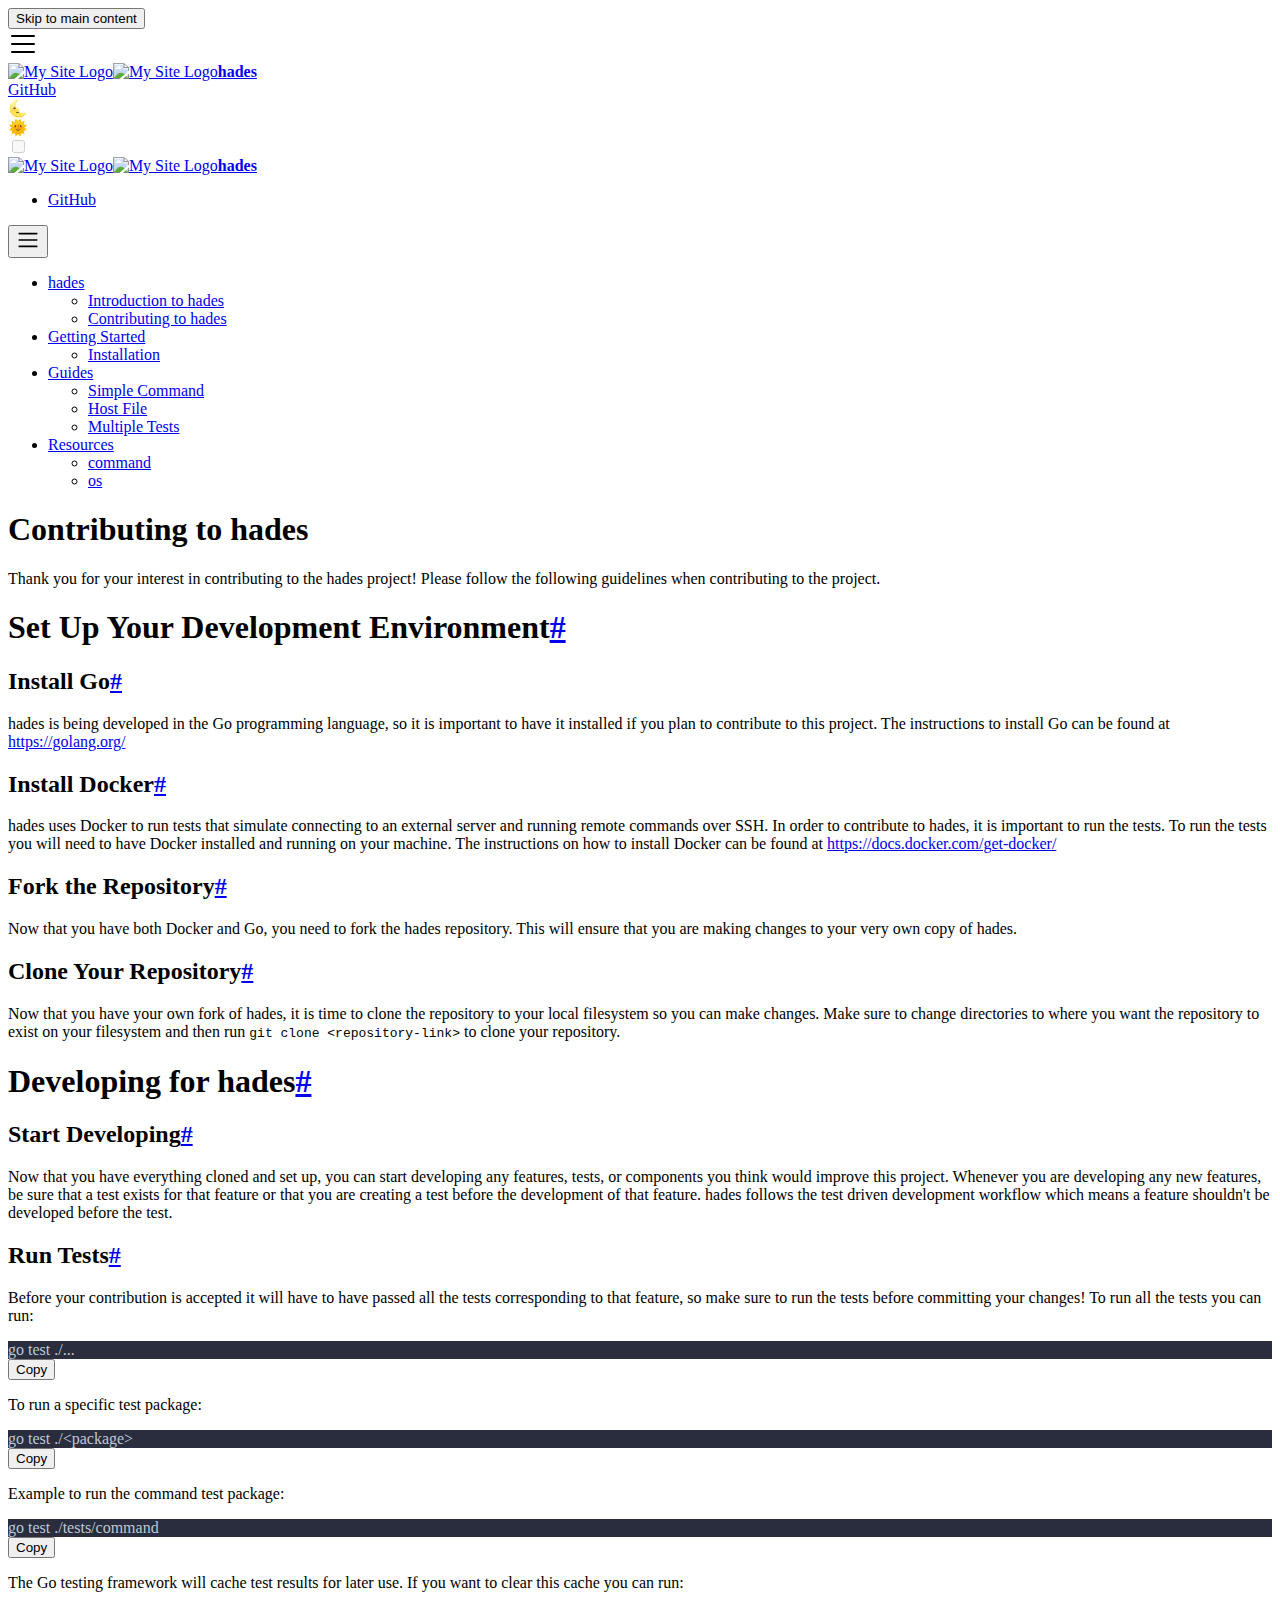
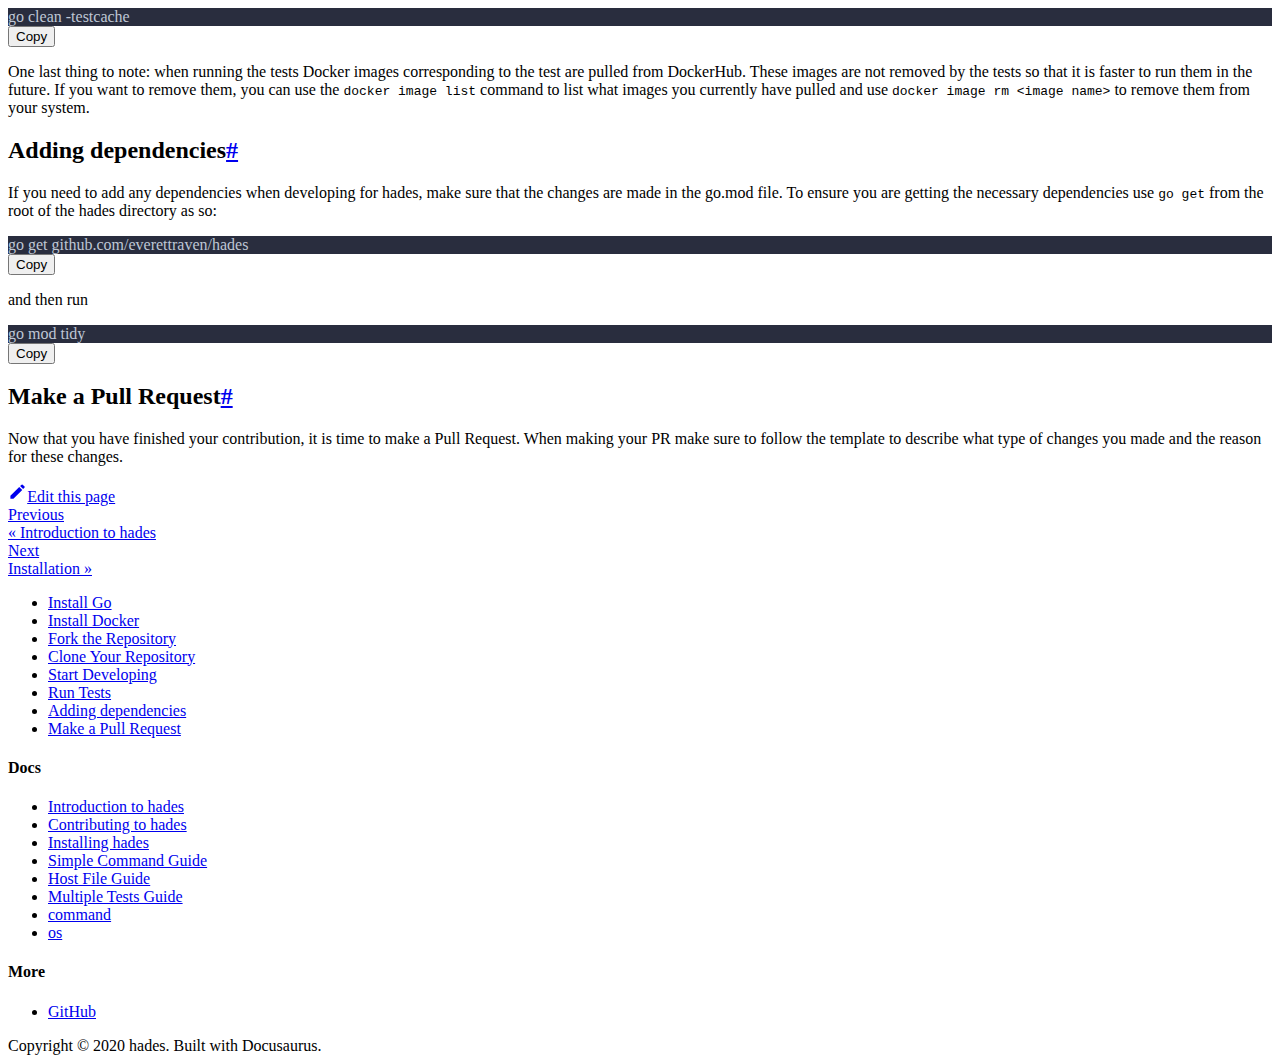
==== commit e3a2241d: "Deploy website - based on 07e078118cf20cf1192c5c959f8a43dc01372148" ====
--- a/contrib/index.html
+++ b/contrib/index.html
@@ -4,27 +4,27 @@
 <meta charset="UTF-8">
 <meta name="viewport" content="width=device-width,initial-scale=1">
 <meta name="generator" content="Docusaurus v2.0.0-alpha.70">
-<link rel="alternate" type="application/rss+xml" href="/blog/rss.xml" title="hades Blog RSS Feed">
-<link rel="alternate" type="application/atom+xml" href="/blog/atom.xml" title="hades Blog Atom Feed"><title data-react-helmet="true">Contributing to hades | hades</title><meta data-react-helmet="true" name="twitter:card" content="summary_large_image"><meta data-react-helmet="true" name="docusaurus_locale" content="en"><meta data-react-helmet="true" name="docusaurus_version" content="current"><meta data-react-helmet="true" name="docusaurus_tag" content="docs-default-current"><meta data-react-helmet="true" property="og:title" content="Contributing to hades | hades"><meta data-react-helmet="true" name="description" content="Thank you for your interest in contributing to the hades project! Please follow the following guidelines when contributing to the project."><meta data-react-helmet="true" property="og:description" content="Thank you for your interest in contributing to the hades project! Please follow the following guidelines when contributing to the project."><meta data-react-helmet="true" property="og:url" content="https://your-docusaurus-test-site.com/contrib"><link data-react-helmet="true" rel="shortcut icon" href="/img/hades-logo-16.png"><link data-react-helmet="true" rel="canonical" href="https://your-docusaurus-test-site.com/contrib"><link rel="stylesheet" href="/styles.c3dc6ce1.css">
-<link rel="preload" href="/styles.51f76554.js" as="script">
-<link rel="preload" href="/runtime~main.45b51fee.js" as="script">
-<link rel="preload" href="/main.51be9649.js" as="script">
-<link rel="preload" href="/1.d2b50d83.js" as="script">
-<link rel="preload" href="/14.f2f514ac.js" as="script">
-<link rel="preload" href="/f976f453.f18b1e04.js" as="script">
-<link rel="preload" href="/13.0d3e2e66.js" as="script">
-<link rel="preload" href="/75351cc6.11b7d898.js" as="script">
+<link rel="alternate" type="application/rss+xml" href="/hades/blog/rss.xml" title="hades Blog RSS Feed">
+<link rel="alternate" type="application/atom+xml" href="/hades/blog/atom.xml" title="hades Blog Atom Feed"><title data-react-helmet="true">Contributing to hades | hades</title><meta data-react-helmet="true" name="twitter:card" content="summary_large_image"><meta data-react-helmet="true" name="docusaurus_locale" content="en"><meta data-react-helmet="true" name="docusaurus_version" content="current"><meta data-react-helmet="true" name="docusaurus_tag" content="docs-default-current"><meta data-react-helmet="true" property="og:title" content="Contributing to hades | hades"><meta data-react-helmet="true" name="description" content="Thank you for your interest in contributing to the hades project! Please follow the following guidelines when contributing to the project."><meta data-react-helmet="true" property="og:description" content="Thank you for your interest in contributing to the hades project! Please follow the following guidelines when contributing to the project."><meta data-react-helmet="true" property="og:url" content="https://everettraven.github.io/hades//hades/contrib"><link data-react-helmet="true" rel="shortcut icon" href="/hades/img/hades-logo-16.png"><link data-react-helmet="true" rel="canonical" href="https://everettraven.github.io/hades//hades/contrib"><link rel="stylesheet" href="/hades/styles.c3dc6ce1.css">
+<link rel="preload" href="/hades/styles.51f76554.js" as="script">
+<link rel="preload" href="/hades/runtime~main.8718013b.js" as="script">
+<link rel="preload" href="/hades/main.8738b1f8.js" as="script">
+<link rel="preload" href="/hades/1.d2b50d83.js" as="script">
+<link rel="preload" href="/hades/14.f2f514ac.js" as="script">
+<link rel="preload" href="/hades/f976f453.e2f789e1.js" as="script">
+<link rel="preload" href="/hades/13.0d3e2e66.js" as="script">
+<link rel="preload" href="/hades/75351cc6.73cb3228.js" as="script">
 </head>
 <body>
 <script>!function(){function t(t){document.documentElement.setAttribute("data-theme",t)}var e=function(){var t=null;try{t=localStorage.getItem("theme")}catch(t){}return t}();t(null!==e?e:"light")}()</script><div id="__docusaurus">
-<nav aria-label="Skip navigation links"><button type="button" tabindex="0" class="skipToContent_11B0">Skip to main content</button></nav><nav class="navbar navbar--fixed-top"><div class="navbar__inner"><div class="navbar__items"><div aria-label="Navigation bar toggle" class="navbar__toggle" role="button" tabindex="0"><svg aria-label="Menu" width="30" height="30" viewBox="0 0 30 30" role="img" focusable="false"><title>Menu</title><path stroke="currentColor" stroke-linecap="round" stroke-miterlimit="10" stroke-width="2" d="M4 7h22M4 15h22M4 23h22"></path></svg></div><a class="navbar__brand" href="/"><img src="/img/hades-logo-32.png" alt="My Site Logo" class="themedImage_YANc themedImage--light_3CMI navbar__logo"><img src="/img/hades-logo-32.png" alt="My Site Logo" class="themedImage_YANc themedImage--dark_3ARp navbar__logo"><strong class="navbar__title">hades</strong></a></div><div class="navbar__items navbar__items--right"><a href="https://github.com/everettraven/hades" target="_blank" rel="noopener noreferrer" class="navbar__item navbar__link">GitHub</a><div class="react-toggle react-toggle--disabled displayOnlyInLargeViewport_2N3Q"><div class="react-toggle-track"><div class="react-toggle-track-check"><span class="toggle_3NWk">🌜</span></div><div class="react-toggle-track-x"><span class="toggle_3NWk">🌞</span></div></div><div class="react-toggle-thumb"></div><input type="checkbox" disabled="" aria-label="Dark mode toggle" class="react-toggle-screenreader-only"></div></div></div><div role="presentation" class="navbar-sidebar__backdrop"></div><div class="navbar-sidebar"><div class="navbar-sidebar__brand"><a class="navbar__brand" href="/"><img src="/img/hades-logo-32.png" alt="My Site Logo" class="themedImage_YANc themedImage--light_3CMI navbar__logo"><img src="/img/hades-logo-32.png" alt="My Site Logo" class="themedImage_YANc themedImage--dark_3ARp navbar__logo"><strong class="navbar__title">hades</strong></a></div><div class="navbar-sidebar__items"><div class="menu"><ul class="menu__list"><li class="menu__list-item"><a href="https://github.com/everettraven/hades" target="_blank" rel="noopener noreferrer" class="menu__link">GitHub</a></li></ul></div></div></div></nav><div class="main-wrapper"><div class="docPage_vMrn"><div class="docSidebarContainer_3Ak5" role="complementary"><div class="sidebar_3gvy"><div class="menu menu--responsive thin-scrollbar menu_1yIk"><button aria-label="Open Menu" aria-haspopup="true" class="button button--secondary button--sm menu__button" type="button"><svg aria-label="Menu" class="sidebarMenuIcon_1CUI" width="24" height="24" viewBox="0 0 30 30" role="img" focusable="false"><title>Menu</title><path stroke="currentColor" stroke-linecap="round" stroke-miterlimit="10" stroke-width="2" d="M4 7h22M4 15h22M4 23h22"></path></svg></button><ul class="menu__list"><li class="menu__list-item"><a class="menu__link menu__link--sublist menu__link--active" href="#!">hades</a><ul class="menu__list"><li class="menu__list-item"><a class="menu__link" tabindex="0" href="/">Introduction to hades</a></li><li class="menu__list-item"><a aria-current="page" class="menu__link menu__link--active active" tabindex="0" href="/contrib">Contributing to hades</a></li></ul></li><li class="menu__list-item menu__list-item--collapsed"><a class="menu__link menu__link--sublist" href="#!">Getting Started</a><ul class="menu__list"><li class="menu__list-item"><a class="menu__link" tabindex="-1" href="/getting_started/install">Installation</a></li></ul></li><li class="menu__list-item menu__list-item--collapsed"><a class="menu__link menu__link--sublist" href="#!">Guides</a><ul class="menu__list"><li class="menu__list-item"><a class="menu__link" tabindex="-1" href="/guides/simple_command">Simple Command</a></li><li class="menu__list-item"><a class="menu__link" tabindex="-1" href="/guides/host_file">Host File</a></li><li class="menu__list-item"><a class="menu__link" tabindex="-1" href="/guides/multiple_tests">Multiple Tests</a></li></ul></li><li class="menu__list-item menu__list-item--collapsed"><a class="menu__link menu__link--sublist" href="#!">Resources</a><ul class="menu__list"><li class="menu__list-item"><a class="menu__link" tabindex="-1" href="/resources/command">command</a></li><li class="menu__list-item"><a class="menu__link" tabindex="-1" href="/resources/os">os</a></li></ul></li></ul></div></div></div><main class="docMainContainer_2iGs"><div class="container padding-vert--lg docItemWrapper_1bxp"><div class="row"><div class="col docItemCol_U38p"><div class="docItemContainer_a7m4"><article><header><h1 class="docTitle_Oumm">Contributing to hades</h1></header><div class="markdown"><p>Thank you for your interest in contributing to the hades project! Please follow the following guidelines when contributing to the project.</p><h1><a aria-hidden="true" tabindex="-1" class="anchor enhancedAnchor_prK2" id="set-up-your-development-environment"></a>Set Up Your Development Environment<a class="hash-link" href="#set-up-your-development-environment" title="Direct link to heading">#</a></h1><h2><a aria-hidden="true" tabindex="-1" class="anchor enhancedAnchor_prK2" id="install-go"></a>Install Go<a class="hash-link" href="#install-go" title="Direct link to heading">#</a></h2><p>hades is being developed in the Go programming language, so it is important to have it installed if you plan to contribute to this project. The instructions to install Go can be found at <a href="https://golang.org/" target="_blank" rel="noopener noreferrer">https://golang.org/</a></p><h2><a aria-hidden="true" tabindex="-1" class="anchor enhancedAnchor_prK2" id="install-docker"></a>Install Docker<a class="hash-link" href="#install-docker" title="Direct link to heading">#</a></h2><p>hades uses Docker to run tests that simulate connecting to an external server and running remote commands over SSH. In order to contribute to hades, it is important to run the tests. To run the tests you will need to have Docker installed and running on your machine. The instructions on how to install Docker can be found at <a href="https://docs.docker.com/get-docker/" target="_blank" rel="noopener noreferrer">https://docs.docker.com/get-docker/</a></p><h2><a aria-hidden="true" tabindex="-1" class="anchor enhancedAnchor_prK2" id="fork-the-repository"></a>Fork the Repository<a class="hash-link" href="#fork-the-repository" title="Direct link to heading">#</a></h2><p>Now that you have both Docker and Go, you need to fork the hades repository. This will ensure that you are making changes to your very own copy of hades.</p><h2><a aria-hidden="true" tabindex="-1" class="anchor enhancedAnchor_prK2" id="clone-your-repository"></a>Clone Your Repository<a class="hash-link" href="#clone-your-repository" title="Direct link to heading">#</a></h2><p>Now that you have your own fork of hades, it is time to clone the repository to your local filesystem so you can make changes. Make sure to change directories to where you want the repository to exist on your filesystem and then run <code>git clone &lt;repository-link&gt;</code> to clone your repository.</p><h1><a aria-hidden="true" tabindex="-1" class="anchor enhancedAnchor_prK2" id="developing-for-hades"></a>Developing for hades<a class="hash-link" href="#developing-for-hades" title="Direct link to heading">#</a></h1><h2><a aria-hidden="true" tabindex="-1" class="anchor enhancedAnchor_prK2" id="start-developing"></a>Start Developing<a class="hash-link" href="#start-developing" title="Direct link to heading">#</a></h2><p>Now that you have everything cloned and set up, you can start developing any features, tests, or components you think would improve this project. Whenever you are developing any new features, be sure that a test exists for that feature or that you are creating a test before the development of that feature. hades follows the test driven development workflow which means a feature shouldn&#x27;t be developed before the test. </p><h2><a aria-hidden="true" tabindex="-1" class="anchor enhancedAnchor_prK2" id="run-tests"></a>Run Tests<a class="hash-link" href="#run-tests" title="Direct link to heading">#</a></h2><p>Before your contribution is accepted it will have to have passed all the tests corresponding to that feature, so make sure to run the tests before committing your changes! To run all the tests you can run:</p><div class="mdxCodeBlock_1zKU"><div class="codeBlockContent_actS"><div tabindex="0" class="prism-code language-undefined codeBlock_tuNs thin-scrollbar"><div class="codeBlockLines_3uvA" style="color:#bfc7d5;background-color:#292d3e"><div class="token-line" style="color:#bfc7d5"><span class="token plain">go test ./...</span></div></div></div><button type="button" aria-label="Copy code to clipboard" class="copyButton_2GIj">Copy</button></div></div><p>To run a specific test package:</p><div class="mdxCodeBlock_1zKU"><div class="codeBlockContent_actS"><div tabindex="0" class="prism-code language-undefined codeBlock_tuNs thin-scrollbar"><div class="codeBlockLines_3uvA" style="color:#bfc7d5;background-color:#292d3e"><div class="token-line" style="color:#bfc7d5"><span class="token plain">go test ./&lt;package&gt;</span></div></div></div><button type="button" aria-label="Copy code to clipboard" class="copyButton_2GIj">Copy</button></div></div><p>Example to run the command test package:</p><div class="mdxCodeBlock_1zKU"><div class="codeBlockContent_actS"><div tabindex="0" class="prism-code language-undefined codeBlock_tuNs thin-scrollbar"><div class="codeBlockLines_3uvA" style="color:#bfc7d5;background-color:#292d3e"><div class="token-line" style="color:#bfc7d5"><span class="token plain">go test ./tests/command</span></div></div></div><button type="button" aria-label="Copy code to clipboard" class="copyButton_2GIj">Copy</button></div></div><p>The Go testing framework will cache test results for later use. If you want to clear this cache you can run:</p><div class="mdxCodeBlock_1zKU"><div class="codeBlockContent_actS"><div tabindex="0" class="prism-code language-undefined codeBlock_tuNs thin-scrollbar"><div class="codeBlockLines_3uvA" style="color:#bfc7d5;background-color:#292d3e"><div class="token-line" style="color:#bfc7d5"><span class="token plain">go clean -testcache</span></div></div></div><button type="button" aria-label="Copy code to clipboard" class="copyButton_2GIj">Copy</button></div></div><p>One last thing to note: when running the tests Docker images corresponding to the test are pulled from DockerHub. These images are not removed by the tests so that it is faster to run them in the future. If you want to remove them, you can use the <code>docker image list</code> command to list what images you currently have pulled and use <code>docker image rm &lt;image name&gt;</code> to remove them from your system.</p><h2><a aria-hidden="true" tabindex="-1" class="anchor enhancedAnchor_prK2" id="adding-dependencies"></a>Adding dependencies<a class="hash-link" href="#adding-dependencies" title="Direct link to heading">#</a></h2><p>If you need to add any dependencies when developing for hades, make sure that the changes are made in the go.mod file. To ensure you are getting the necessary dependencies use <code>go get</code> from the root of the hades directory as so:</p><div class="mdxCodeBlock_1zKU"><div class="codeBlockContent_actS"><div tabindex="0" class="prism-code language-undefined codeBlock_tuNs thin-scrollbar"><div class="codeBlockLines_3uvA" style="color:#bfc7d5;background-color:#292d3e"><div class="token-line" style="color:#bfc7d5"><span class="token plain">go get github.com/everettraven/hades</span></div></div></div><button type="button" aria-label="Copy code to clipboard" class="copyButton_2GIj">Copy</button></div></div><p>and then run </p><div class="mdxCodeBlock_1zKU"><div class="codeBlockContent_actS"><div tabindex="0" class="prism-code language-undefined codeBlock_tuNs thin-scrollbar"><div class="codeBlockLines_3uvA" style="color:#bfc7d5;background-color:#292d3e"><div class="token-line" style="color:#bfc7d5"><span class="token plain">go mod tidy</span></div></div></div><button type="button" aria-label="Copy code to clipboard" class="copyButton_2GIj">Copy</button></div></div><h2><a aria-hidden="true" tabindex="-1" class="anchor enhancedAnchor_prK2" id="make-a-pull-request"></a>Make a Pull Request<a class="hash-link" href="#make-a-pull-request" title="Direct link to heading">#</a></h2><p>Now that you have finished your contribution, it is time to make a Pull Request. When making your PR make sure to follow the template to describe what type of changes you made and the reason for these changes.</p></div></article><div class="margin-vert--xl"><div class="row"><div class="col"><a href="https://github.com/everettraven/hades/edit/main/docs/docs/contrib.md" target="_blank" rel="noreferrer noopener"><svg fill="currentColor" height="1.2em" width="1.2em" preserveAspectRatio="xMidYMid meet" role="img" viewBox="0 0 40 40" class="iconEdit_2LL7"><g><path d="m34.5 11.7l-3 3.1-6.3-6.3 3.1-3q0.5-0.5 1.2-0.5t1.1 0.5l3.9 3.9q0.5 0.4 0.5 1.1t-0.5 1.2z m-29.5 17.1l18.4-18.5 6.3 6.3-18.4 18.4h-6.3v-6.2z"></path></g></svg>Edit this page</a></div></div></div><div class="margin-vert--lg"><nav class="pagination-nav" aria-label="Blog list page navigation"><div class="pagination-nav__item"><a class="pagination-nav__link" href="/"><div class="pagination-nav__sublabel">Previous</div><div class="pagination-nav__label">« Introduction to hades</div></a></div><div class="pagination-nav__item pagination-nav__item--next"><a class="pagination-nav__link" href="/getting_started/install"><div class="pagination-nav__sublabel">Next</div><div class="pagination-nav__label">Installation »</div></a></div></nav></div></div></div><div class="col col--3"><div class="tableOfContents_2xL- thin-scrollbar"><ul class="table-of-contents table-of-contents__left-border"><li><a href="#install-go" class="table-of-contents__link">Install Go</a></li><li><a href="#install-docker" class="table-of-contents__link">Install Docker</a></li><li><a href="#fork-the-repository" class="table-of-contents__link">Fork the Repository</a></li><li><a href="#clone-your-repository" class="table-of-contents__link">Clone Your Repository</a></li><li><a href="#start-developing" class="table-of-contents__link">Start Developing</a></li><li><a href="#run-tests" class="table-of-contents__link">Run Tests</a></li><li><a href="#adding-dependencies" class="table-of-contents__link">Adding dependencies</a></li><li><a href="#make-a-pull-request" class="table-of-contents__link">Make a Pull Request</a></li></ul></div></div></div></div></main></div></div><footer class="footer footer--dark"><div class="container"><div class="row footer__links"><div class="col footer__col"><h4 class="footer__title">Docs</h4><ul class="footer__items"><li class="footer__item"><a class="footer__link-item" href="/">Introduction to hades</a></li><li class="footer__item"><a class="footer__link-item" href="/contrib">Contributing to hades</a></li><li class="footer__item"><a class="footer__link-item" href="/getting_started/install">Installing hades</a></li><li class="footer__item"><a class="footer__link-item" href="/guides/simple_command">Simple Command Guide</a></li><li class="footer__item"><a class="footer__link-item" href="/guides/host_file">Host File Guide</a></li><li class="footer__item"><a class="footer__link-item" href="/guides/multiple_tests">Multiple Tests Guide</a></li><li class="footer__item"><a class="footer__link-item" href="/resources/command">command</a></li><li class="footer__item"><a class="footer__link-item" href="/resources/os">os</a></li></ul></div><div class="col footer__col"><h4 class="footer__title">More</h4><ul class="footer__items"><li class="footer__item"><a href="https://github.com/everettraven/hades" target="_blank" rel="noopener noreferrer" class="footer__link-item">GitHub</a></li></ul></div></div><div class="footer__bottom text--center"><div class="footer__copyright">Copyright © 2020 hades. Built with Docusaurus.</div></div></div></footer></div>
-<script src="/styles.51f76554.js"></script>
-<script src="/runtime~main.45b51fee.js"></script>
-<script src="/main.51be9649.js"></script>
-<script src="/1.d2b50d83.js"></script>
-<script src="/14.f2f514ac.js"></script>
-<script src="/f976f453.f18b1e04.js"></script>
-<script src="/13.0d3e2e66.js"></script>
-<script src="/75351cc6.11b7d898.js"></script>
+<nav aria-label="Skip navigation links"><button type="button" tabindex="0" class="skipToContent_11B0">Skip to main content</button></nav><nav class="navbar navbar--fixed-top"><div class="navbar__inner"><div class="navbar__items"><div aria-label="Navigation bar toggle" class="navbar__toggle" role="button" tabindex="0"><svg aria-label="Menu" width="30" height="30" viewBox="0 0 30 30" role="img" focusable="false"><title>Menu</title><path stroke="currentColor" stroke-linecap="round" stroke-miterlimit="10" stroke-width="2" d="M4 7h22M4 15h22M4 23h22"></path></svg></div><a class="navbar__brand" href="/hades/"><img src="/hades/img/hades-logo-32.png" alt="My Site Logo" class="themedImage_YANc themedImage--light_3CMI navbar__logo"><img src="/hades/img/hades-logo-32.png" alt="My Site Logo" class="themedImage_YANc themedImage--dark_3ARp navbar__logo"><strong class="navbar__title">hades</strong></a></div><div class="navbar__items navbar__items--right"><a href="https://github.com/everettraven/hades" target="_blank" rel="noopener noreferrer" class="navbar__item navbar__link">GitHub</a><div class="react-toggle react-toggle--disabled displayOnlyInLargeViewport_2N3Q"><div class="react-toggle-track"><div class="react-toggle-track-check"><span class="toggle_3NWk">🌜</span></div><div class="react-toggle-track-x"><span class="toggle_3NWk">🌞</span></div></div><div class="react-toggle-thumb"></div><input type="checkbox" disabled="" aria-label="Dark mode toggle" class="react-toggle-screenreader-only"></div></div></div><div role="presentation" class="navbar-sidebar__backdrop"></div><div class="navbar-sidebar"><div class="navbar-sidebar__brand"><a class="navbar__brand" href="/hades/"><img src="/hades/img/hades-logo-32.png" alt="My Site Logo" class="themedImage_YANc themedImage--light_3CMI navbar__logo"><img src="/hades/img/hades-logo-32.png" alt="My Site Logo" class="themedImage_YANc themedImage--dark_3ARp navbar__logo"><strong class="navbar__title">hades</strong></a></div><div class="navbar-sidebar__items"><div class="menu"><ul class="menu__list"><li class="menu__list-item"><a href="https://github.com/everettraven/hades" target="_blank" rel="noopener noreferrer" class="menu__link">GitHub</a></li></ul></div></div></div></nav><div class="main-wrapper"><div class="docPage_vMrn"><div class="docSidebarContainer_3Ak5" role="complementary"><div class="sidebar_3gvy"><div class="menu menu--responsive thin-scrollbar menu_1yIk"><button aria-label="Open Menu" aria-haspopup="true" class="button button--secondary button--sm menu__button" type="button"><svg aria-label="Menu" class="sidebarMenuIcon_1CUI" width="24" height="24" viewBox="0 0 30 30" role="img" focusable="false"><title>Menu</title><path stroke="currentColor" stroke-linecap="round" stroke-miterlimit="10" stroke-width="2" d="M4 7h22M4 15h22M4 23h22"></path></svg></button><ul class="menu__list"><li class="menu__list-item"><a class="menu__link menu__link--sublist menu__link--active" href="#!">hades</a><ul class="menu__list"><li class="menu__list-item"><a class="menu__link" tabindex="0" href="/hades/">Introduction to hades</a></li><li class="menu__list-item"><a aria-current="page" class="menu__link menu__link--active active" tabindex="0" href="/hades/contrib">Contributing to hades</a></li></ul></li><li class="menu__list-item menu__list-item--collapsed"><a class="menu__link menu__link--sublist" href="#!">Getting Started</a><ul class="menu__list"><li class="menu__list-item"><a class="menu__link" tabindex="-1" href="/hades/getting_started/install">Installation</a></li></ul></li><li class="menu__list-item menu__list-item--collapsed"><a class="menu__link menu__link--sublist" href="#!">Guides</a><ul class="menu__list"><li class="menu__list-item"><a class="menu__link" tabindex="-1" href="/hades/guides/simple_command">Simple Command</a></li><li class="menu__list-item"><a class="menu__link" tabindex="-1" href="/hades/guides/host_file">Host File</a></li><li class="menu__list-item"><a class="menu__link" tabindex="-1" href="/hades/guides/multiple_tests">Multiple Tests</a></li></ul></li><li class="menu__list-item menu__list-item--collapsed"><a class="menu__link menu__link--sublist" href="#!">Resources</a><ul class="menu__list"><li class="menu__list-item"><a class="menu__link" tabindex="-1" href="/hades/resources/command">command</a></li><li class="menu__list-item"><a class="menu__link" tabindex="-1" href="/hades/resources/os">os</a></li></ul></li></ul></div></div></div><main class="docMainContainer_2iGs"><div class="container padding-vert--lg docItemWrapper_1bxp"><div class="row"><div class="col docItemCol_U38p"><div class="docItemContainer_a7m4"><article><header><h1 class="docTitle_Oumm">Contributing to hades</h1></header><div class="markdown"><p>Thank you for your interest in contributing to the hades project! Please follow the following guidelines when contributing to the project.</p><h1><a aria-hidden="true" tabindex="-1" class="anchor enhancedAnchor_prK2" id="set-up-your-development-environment"></a>Set Up Your Development Environment<a class="hash-link" href="#set-up-your-development-environment" title="Direct link to heading">#</a></h1><h2><a aria-hidden="true" tabindex="-1" class="anchor enhancedAnchor_prK2" id="install-go"></a>Install Go<a class="hash-link" href="#install-go" title="Direct link to heading">#</a></h2><p>hades is being developed in the Go programming language, so it is important to have it installed if you plan to contribute to this project. The instructions to install Go can be found at <a href="https://golang.org/" target="_blank" rel="noopener noreferrer">https://golang.org/</a></p><h2><a aria-hidden="true" tabindex="-1" class="anchor enhancedAnchor_prK2" id="install-docker"></a>Install Docker<a class="hash-link" href="#install-docker" title="Direct link to heading">#</a></h2><p>hades uses Docker to run tests that simulate connecting to an external server and running remote commands over SSH. In order to contribute to hades, it is important to run the tests. To run the tests you will need to have Docker installed and running on your machine. The instructions on how to install Docker can be found at <a href="https://docs.docker.com/get-docker/" target="_blank" rel="noopener noreferrer">https://docs.docker.com/get-docker/</a></p><h2><a aria-hidden="true" tabindex="-1" class="anchor enhancedAnchor_prK2" id="fork-the-repository"></a>Fork the Repository<a class="hash-link" href="#fork-the-repository" title="Direct link to heading">#</a></h2><p>Now that you have both Docker and Go, you need to fork the hades repository. This will ensure that you are making changes to your very own copy of hades.</p><h2><a aria-hidden="true" tabindex="-1" class="anchor enhancedAnchor_prK2" id="clone-your-repository"></a>Clone Your Repository<a class="hash-link" href="#clone-your-repository" title="Direct link to heading">#</a></h2><p>Now that you have your own fork of hades, it is time to clone the repository to your local filesystem so you can make changes. Make sure to change directories to where you want the repository to exist on your filesystem and then run <code>git clone &lt;repository-link&gt;</code> to clone your repository.</p><h1><a aria-hidden="true" tabindex="-1" class="anchor enhancedAnchor_prK2" id="developing-for-hades"></a>Developing for hades<a class="hash-link" href="#developing-for-hades" title="Direct link to heading">#</a></h1><h2><a aria-hidden="true" tabindex="-1" class="anchor enhancedAnchor_prK2" id="start-developing"></a>Start Developing<a class="hash-link" href="#start-developing" title="Direct link to heading">#</a></h2><p>Now that you have everything cloned and set up, you can start developing any features, tests, or components you think would improve this project. Whenever you are developing any new features, be sure that a test exists for that feature or that you are creating a test before the development of that feature. hades follows the test driven development workflow which means a feature shouldn&#x27;t be developed before the test. </p><h2><a aria-hidden="true" tabindex="-1" class="anchor enhancedAnchor_prK2" id="run-tests"></a>Run Tests<a class="hash-link" href="#run-tests" title="Direct link to heading">#</a></h2><p>Before your contribution is accepted it will have to have passed all the tests corresponding to that feature, so make sure to run the tests before committing your changes! To run all the tests you can run:</p><div class="mdxCodeBlock_1zKU"><div class="codeBlockContent_actS"><div tabindex="0" class="prism-code language-undefined codeBlock_tuNs thin-scrollbar"><div class="codeBlockLines_3uvA" style="color:#bfc7d5;background-color:#292d3e"><div class="token-line" style="color:#bfc7d5"><span class="token plain">go test ./...</span></div></div></div><button type="button" aria-label="Copy code to clipboard" class="copyButton_2GIj">Copy</button></div></div><p>To run a specific test package:</p><div class="mdxCodeBlock_1zKU"><div class="codeBlockContent_actS"><div tabindex="0" class="prism-code language-undefined codeBlock_tuNs thin-scrollbar"><div class="codeBlockLines_3uvA" style="color:#bfc7d5;background-color:#292d3e"><div class="token-line" style="color:#bfc7d5"><span class="token plain">go test ./&lt;package&gt;</span></div></div></div><button type="button" aria-label="Copy code to clipboard" class="copyButton_2GIj">Copy</button></div></div><p>Example to run the command test package:</p><div class="mdxCodeBlock_1zKU"><div class="codeBlockContent_actS"><div tabindex="0" class="prism-code language-undefined codeBlock_tuNs thin-scrollbar"><div class="codeBlockLines_3uvA" style="color:#bfc7d5;background-color:#292d3e"><div class="token-line" style="color:#bfc7d5"><span class="token plain">go test ./tests/command</span></div></div></div><button type="button" aria-label="Copy code to clipboard" class="copyButton_2GIj">Copy</button></div></div><p>The Go testing framework will cache test results for later use. If you want to clear this cache you can run:</p><div class="mdxCodeBlock_1zKU"><div class="codeBlockContent_actS"><div tabindex="0" class="prism-code language-undefined codeBlock_tuNs thin-scrollbar"><div class="codeBlockLines_3uvA" style="color:#bfc7d5;background-color:#292d3e"><div class="token-line" style="color:#bfc7d5"><span class="token plain">go clean -testcache</span></div></div></div><button type="button" aria-label="Copy code to clipboard" class="copyButton_2GIj">Copy</button></div></div><p>One last thing to note: when running the tests Docker images corresponding to the test are pulled from DockerHub. These images are not removed by the tests so that it is faster to run them in the future. If you want to remove them, you can use the <code>docker image list</code> command to list what images you currently have pulled and use <code>docker image rm &lt;image name&gt;</code> to remove them from your system.</p><h2><a aria-hidden="true" tabindex="-1" class="anchor enhancedAnchor_prK2" id="adding-dependencies"></a>Adding dependencies<a class="hash-link" href="#adding-dependencies" title="Direct link to heading">#</a></h2><p>If you need to add any dependencies when developing for hades, make sure that the changes are made in the go.mod file. To ensure you are getting the necessary dependencies use <code>go get</code> from the root of the hades directory as so:</p><div class="mdxCodeBlock_1zKU"><div class="codeBlockContent_actS"><div tabindex="0" class="prism-code language-undefined codeBlock_tuNs thin-scrollbar"><div class="codeBlockLines_3uvA" style="color:#bfc7d5;background-color:#292d3e"><div class="token-line" style="color:#bfc7d5"><span class="token plain">go get github.com/everettraven/hades</span></div></div></div><button type="button" aria-label="Copy code to clipboard" class="copyButton_2GIj">Copy</button></div></div><p>and then run </p><div class="mdxCodeBlock_1zKU"><div class="codeBlockContent_actS"><div tabindex="0" class="prism-code language-undefined codeBlock_tuNs thin-scrollbar"><div class="codeBlockLines_3uvA" style="color:#bfc7d5;background-color:#292d3e"><div class="token-line" style="color:#bfc7d5"><span class="token plain">go mod tidy</span></div></div></div><button type="button" aria-label="Copy code to clipboard" class="copyButton_2GIj">Copy</button></div></div><h2><a aria-hidden="true" tabindex="-1" class="anchor enhancedAnchor_prK2" id="make-a-pull-request"></a>Make a Pull Request<a class="hash-link" href="#make-a-pull-request" title="Direct link to heading">#</a></h2><p>Now that you have finished your contribution, it is time to make a Pull Request. When making your PR make sure to follow the template to describe what type of changes you made and the reason for these changes.</p></div></article><div class="margin-vert--xl"><div class="row"><div class="col"><a href="https://github.com/everettraven/hades/edit/main/docs/docs/contrib.md" target="_blank" rel="noreferrer noopener"><svg fill="currentColor" height="1.2em" width="1.2em" preserveAspectRatio="xMidYMid meet" role="img" viewBox="0 0 40 40" class="iconEdit_2LL7"><g><path d="m34.5 11.7l-3 3.1-6.3-6.3 3.1-3q0.5-0.5 1.2-0.5t1.1 0.5l3.9 3.9q0.5 0.4 0.5 1.1t-0.5 1.2z m-29.5 17.1l18.4-18.5 6.3 6.3-18.4 18.4h-6.3v-6.2z"></path></g></svg>Edit this page</a></div></div></div><div class="margin-vert--lg"><nav class="pagination-nav" aria-label="Blog list page navigation"><div class="pagination-nav__item"><a class="pagination-nav__link" href="/hades/"><div class="pagination-nav__sublabel">Previous</div><div class="pagination-nav__label">« Introduction to hades</div></a></div><div class="pagination-nav__item pagination-nav__item--next"><a class="pagination-nav__link" href="/hades/getting_started/install"><div class="pagination-nav__sublabel">Next</div><div class="pagination-nav__label">Installation »</div></a></div></nav></div></div></div><div class="col col--3"><div class="tableOfContents_2xL- thin-scrollbar"><ul class="table-of-contents table-of-contents__left-border"><li><a href="#install-go" class="table-of-contents__link">Install Go</a></li><li><a href="#install-docker" class="table-of-contents__link">Install Docker</a></li><li><a href="#fork-the-repository" class="table-of-contents__link">Fork the Repository</a></li><li><a href="#clone-your-repository" class="table-of-contents__link">Clone Your Repository</a></li><li><a href="#start-developing" class="table-of-contents__link">Start Developing</a></li><li><a href="#run-tests" class="table-of-contents__link">Run Tests</a></li><li><a href="#adding-dependencies" class="table-of-contents__link">Adding dependencies</a></li><li><a href="#make-a-pull-request" class="table-of-contents__link">Make a Pull Request</a></li></ul></div></div></div></div></main></div></div><footer class="footer footer--dark"><div class="container"><div class="row footer__links"><div class="col footer__col"><h4 class="footer__title">Docs</h4><ul class="footer__items"><li class="footer__item"><a class="footer__link-item" href="/hades/">Introduction to hades</a></li><li class="footer__item"><a class="footer__link-item" href="/hades/contrib">Contributing to hades</a></li><li class="footer__item"><a class="footer__link-item" href="/hades/getting_started/install">Installing hades</a></li><li class="footer__item"><a class="footer__link-item" href="/hades/guides/simple_command">Simple Command Guide</a></li><li class="footer__item"><a class="footer__link-item" href="/hades/guides/host_file">Host File Guide</a></li><li class="footer__item"><a class="footer__link-item" href="/hades/guides/multiple_tests">Multiple Tests Guide</a></li><li class="footer__item"><a class="footer__link-item" href="/hades/resources/command">command</a></li><li class="footer__item"><a class="footer__link-item" href="/hades/resources/os">os</a></li></ul></div><div class="col footer__col"><h4 class="footer__title">More</h4><ul class="footer__items"><li class="footer__item"><a href="https://github.com/everettraven/hades" target="_blank" rel="noopener noreferrer" class="footer__link-item">GitHub</a></li></ul></div></div><div class="footer__bottom text--center"><div class="footer__copyright">Copyright © 2020 hades. Built with Docusaurus.</div></div></div></footer></div>
+<script src="/hades/styles.51f76554.js"></script>
+<script src="/hades/runtime~main.8718013b.js"></script>
+<script src="/hades/main.8738b1f8.js"></script>
+<script src="/hades/1.d2b50d83.js"></script>
+<script src="/hades/14.f2f514ac.js"></script>
+<script src="/hades/f976f453.e2f789e1.js"></script>
+<script src="/hades/13.0d3e2e66.js"></script>
+<script src="/hades/75351cc6.73cb3228.js"></script>
 </body>
 </html>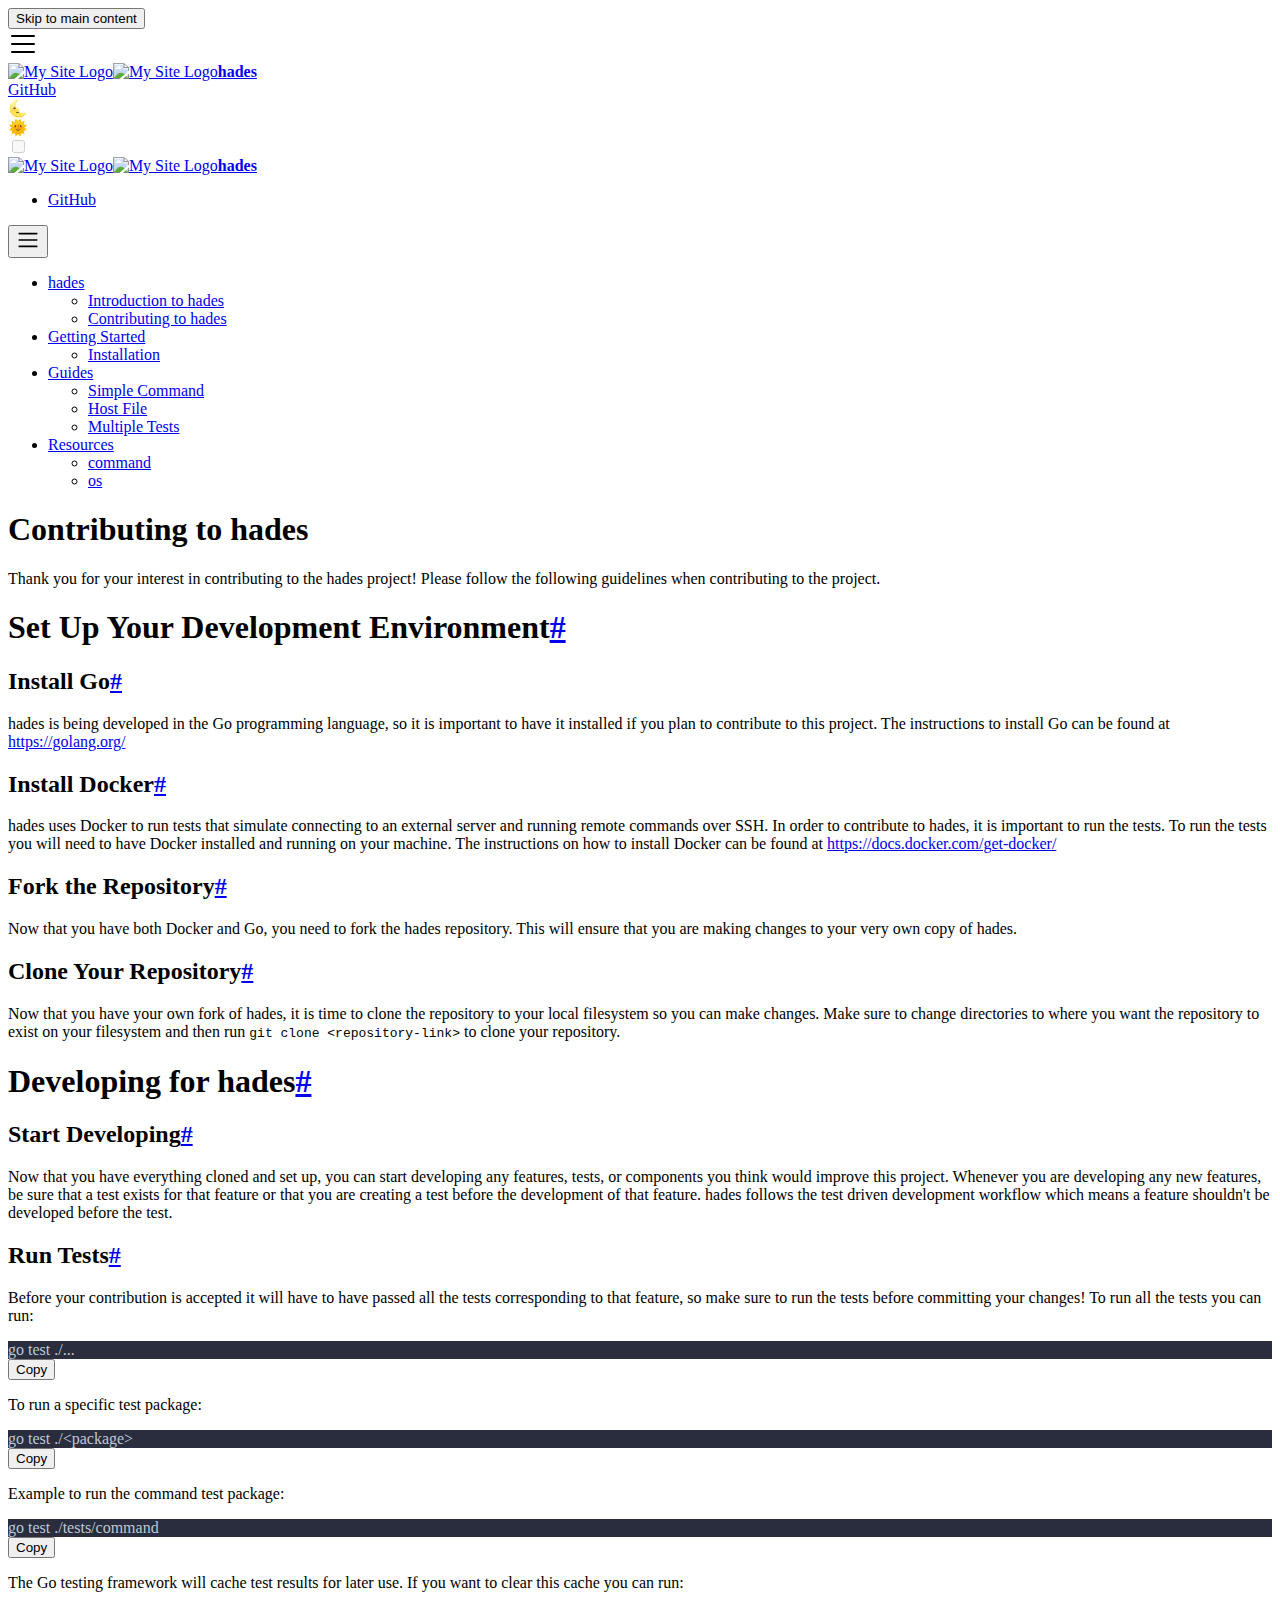
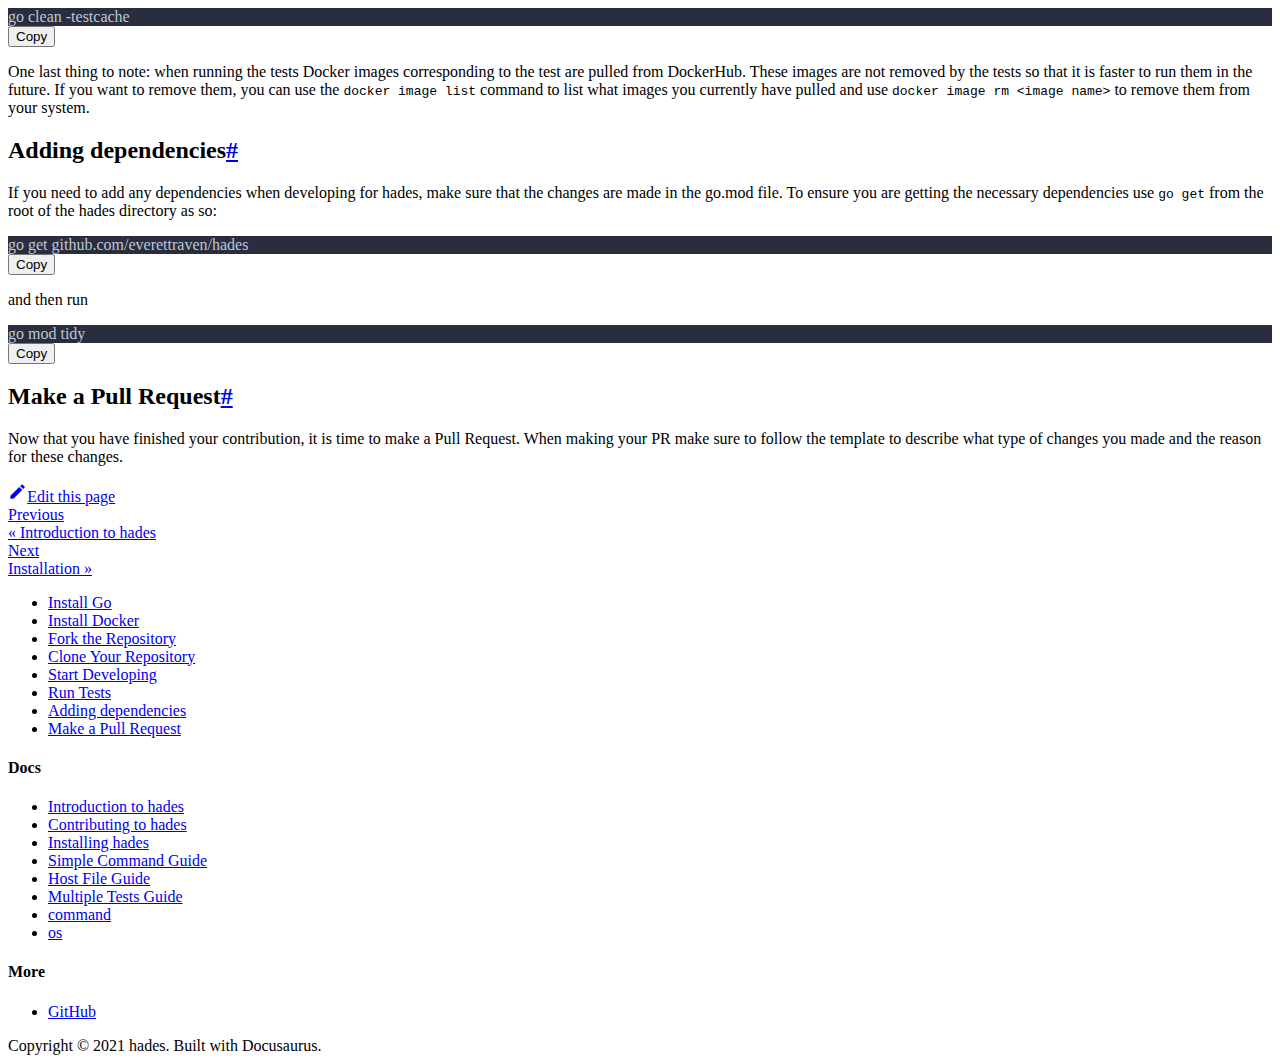
==== commit 9fba1685: "Deploy website - based on 5422884fec1d11540449826725aa6043eec1b072" ====
--- a/contrib/index.html
+++ b/contrib/index.html
@@ -5,10 +5,10 @@
 <meta name="viewport" content="width=device-width,initial-scale=1">
 <meta name="generator" content="Docusaurus v2.0.0-alpha.70">
 <link rel="alternate" type="application/rss+xml" href="/hades/blog/rss.xml" title="hades Blog RSS Feed">
-<link rel="alternate" type="application/atom+xml" href="/hades/blog/atom.xml" title="hades Blog Atom Feed"><title data-react-helmet="true">Contributing to hades | hades</title><meta data-react-helmet="true" name="twitter:card" content="summary_large_image"><meta data-react-helmet="true" name="docusaurus_locale" content="en"><meta data-react-helmet="true" name="docusaurus_version" content="current"><meta data-react-helmet="true" name="docusaurus_tag" content="docs-default-current"><meta data-react-helmet="true" property="og:title" content="Contributing to hades | hades"><meta data-react-helmet="true" name="description" content="Thank you for your interest in contributing to the hades project! Please follow the following guidelines when contributing to the project."><meta data-react-helmet="true" property="og:description" content="Thank you for your interest in contributing to the hades project! Please follow the following guidelines when contributing to the project."><meta data-react-helmet="true" property="og:url" content="https://everettraven.github.io/hades//hades/contrib"><link data-react-helmet="true" rel="shortcut icon" href="/hades/img/hades-logo-16.png"><link data-react-helmet="true" rel="canonical" href="https://everettraven.github.io/hades//hades/contrib"><link rel="stylesheet" href="/hades/styles.c3dc6ce1.css">
+<link rel="alternate" type="application/atom+xml" href="/hades/blog/atom.xml" title="hades Blog Atom Feed"><title data-react-helmet="true">Contributing to hades | hades</title><meta data-react-helmet="true" name="twitter:card" content="summary_large_image"><meta data-react-helmet="true" name="docusaurus_locale" content="en"><meta data-react-helmet="true" name="docusaurus_version" content="current"><meta data-react-helmet="true" name="docusaurus_tag" content="docs-default-current"><meta data-react-helmet="true" property="og:title" content="Contributing to hades | hades"><meta data-react-helmet="true" name="description" content="Thank you for your interest in contributing to the hades project! Please follow the following guidelines when contributing to the project."><meta data-react-helmet="true" property="og:description" content="Thank you for your interest in contributing to the hades project! Please follow the following guidelines when contributing to the project."><meta data-react-helmet="true" property="og:url" content="https://everettraven.github.io/hades/contrib"><link data-react-helmet="true" rel="shortcut icon" href="/hades/img/hades-logo-16.png"><link data-react-helmet="true" rel="canonical" href="https://everettraven.github.io/hades/contrib"><link rel="stylesheet" href="/hades/styles.d75c29cc.css">
 <link rel="preload" href="/hades/styles.51f76554.js" as="script">
-<link rel="preload" href="/hades/runtime~main.8718013b.js" as="script">
-<link rel="preload" href="/hades/main.8738b1f8.js" as="script">
+<link rel="preload" href="/hades/runtime~main.fcbcfae5.js" as="script">
+<link rel="preload" href="/hades/main.5fd3d3bc.js" as="script">
 <link rel="preload" href="/hades/1.d2b50d83.js" as="script">
 <link rel="preload" href="/hades/14.f2f514ac.js" as="script">
 <link rel="preload" href="/hades/f976f453.e2f789e1.js" as="script">
@@ -17,10 +17,10 @@
 </head>
 <body>
 <script>!function(){function t(t){document.documentElement.setAttribute("data-theme",t)}var e=function(){var t=null;try{t=localStorage.getItem("theme")}catch(t){}return t}();t(null!==e?e:"light")}()</script><div id="__docusaurus">
-<nav aria-label="Skip navigation links"><button type="button" tabindex="0" class="skipToContent_11B0">Skip to main content</button></nav><nav class="navbar navbar--fixed-top"><div class="navbar__inner"><div class="navbar__items"><div aria-label="Navigation bar toggle" class="navbar__toggle" role="button" tabindex="0"><svg aria-label="Menu" width="30" height="30" viewBox="0 0 30 30" role="img" focusable="false"><title>Menu</title><path stroke="currentColor" stroke-linecap="round" stroke-miterlimit="10" stroke-width="2" d="M4 7h22M4 15h22M4 23h22"></path></svg></div><a class="navbar__brand" href="/hades/"><img src="/hades/img/hades-logo-32.png" alt="My Site Logo" class="themedImage_YANc themedImage--light_3CMI navbar__logo"><img src="/hades/img/hades-logo-32.png" alt="My Site Logo" class="themedImage_YANc themedImage--dark_3ARp navbar__logo"><strong class="navbar__title">hades</strong></a></div><div class="navbar__items navbar__items--right"><a href="https://github.com/everettraven/hades" target="_blank" rel="noopener noreferrer" class="navbar__item navbar__link">GitHub</a><div class="react-toggle react-toggle--disabled displayOnlyInLargeViewport_2N3Q"><div class="react-toggle-track"><div class="react-toggle-track-check"><span class="toggle_3NWk">🌜</span></div><div class="react-toggle-track-x"><span class="toggle_3NWk">🌞</span></div></div><div class="react-toggle-thumb"></div><input type="checkbox" disabled="" aria-label="Dark mode toggle" class="react-toggle-screenreader-only"></div></div></div><div role="presentation" class="navbar-sidebar__backdrop"></div><div class="navbar-sidebar"><div class="navbar-sidebar__brand"><a class="navbar__brand" href="/hades/"><img src="/hades/img/hades-logo-32.png" alt="My Site Logo" class="themedImage_YANc themedImage--light_3CMI navbar__logo"><img src="/hades/img/hades-logo-32.png" alt="My Site Logo" class="themedImage_YANc themedImage--dark_3ARp navbar__logo"><strong class="navbar__title">hades</strong></a></div><div class="navbar-sidebar__items"><div class="menu"><ul class="menu__list"><li class="menu__list-item"><a href="https://github.com/everettraven/hades" target="_blank" rel="noopener noreferrer" class="menu__link">GitHub</a></li></ul></div></div></div></nav><div class="main-wrapper"><div class="docPage_vMrn"><div class="docSidebarContainer_3Ak5" role="complementary"><div class="sidebar_3gvy"><div class="menu menu--responsive thin-scrollbar menu_1yIk"><button aria-label="Open Menu" aria-haspopup="true" class="button button--secondary button--sm menu__button" type="button"><svg aria-label="Menu" class="sidebarMenuIcon_1CUI" width="24" height="24" viewBox="0 0 30 30" role="img" focusable="false"><title>Menu</title><path stroke="currentColor" stroke-linecap="round" stroke-miterlimit="10" stroke-width="2" d="M4 7h22M4 15h22M4 23h22"></path></svg></button><ul class="menu__list"><li class="menu__list-item"><a class="menu__link menu__link--sublist menu__link--active" href="#!">hades</a><ul class="menu__list"><li class="menu__list-item"><a class="menu__link" tabindex="0" href="/hades/">Introduction to hades</a></li><li class="menu__list-item"><a aria-current="page" class="menu__link menu__link--active active" tabindex="0" href="/hades/contrib">Contributing to hades</a></li></ul></li><li class="menu__list-item menu__list-item--collapsed"><a class="menu__link menu__link--sublist" href="#!">Getting Started</a><ul class="menu__list"><li class="menu__list-item"><a class="menu__link" tabindex="-1" href="/hades/getting_started/install">Installation</a></li></ul></li><li class="menu__list-item menu__list-item--collapsed"><a class="menu__link menu__link--sublist" href="#!">Guides</a><ul class="menu__list"><li class="menu__list-item"><a class="menu__link" tabindex="-1" href="/hades/guides/simple_command">Simple Command</a></li><li class="menu__list-item"><a class="menu__link" tabindex="-1" href="/hades/guides/host_file">Host File</a></li><li class="menu__list-item"><a class="menu__link" tabindex="-1" href="/hades/guides/multiple_tests">Multiple Tests</a></li></ul></li><li class="menu__list-item menu__list-item--collapsed"><a class="menu__link menu__link--sublist" href="#!">Resources</a><ul class="menu__list"><li class="menu__list-item"><a class="menu__link" tabindex="-1" href="/hades/resources/command">command</a></li><li class="menu__list-item"><a class="menu__link" tabindex="-1" href="/hades/resources/os">os</a></li></ul></li></ul></div></div></div><main class="docMainContainer_2iGs"><div class="container padding-vert--lg docItemWrapper_1bxp"><div class="row"><div class="col docItemCol_U38p"><div class="docItemContainer_a7m4"><article><header><h1 class="docTitle_Oumm">Contributing to hades</h1></header><div class="markdown"><p>Thank you for your interest in contributing to the hades project! Please follow the following guidelines when contributing to the project.</p><h1><a aria-hidden="true" tabindex="-1" class="anchor enhancedAnchor_prK2" id="set-up-your-development-environment"></a>Set Up Your Development Environment<a class="hash-link" href="#set-up-your-development-environment" title="Direct link to heading">#</a></h1><h2><a aria-hidden="true" tabindex="-1" class="anchor enhancedAnchor_prK2" id="install-go"></a>Install Go<a class="hash-link" href="#install-go" title="Direct link to heading">#</a></h2><p>hades is being developed in the Go programming language, so it is important to have it installed if you plan to contribute to this project. The instructions to install Go can be found at <a href="https://golang.org/" target="_blank" rel="noopener noreferrer">https://golang.org/</a></p><h2><a aria-hidden="true" tabindex="-1" class="anchor enhancedAnchor_prK2" id="install-docker"></a>Install Docker<a class="hash-link" href="#install-docker" title="Direct link to heading">#</a></h2><p>hades uses Docker to run tests that simulate connecting to an external server and running remote commands over SSH. In order to contribute to hades, it is important to run the tests. To run the tests you will need to have Docker installed and running on your machine. The instructions on how to install Docker can be found at <a href="https://docs.docker.com/get-docker/" target="_blank" rel="noopener noreferrer">https://docs.docker.com/get-docker/</a></p><h2><a aria-hidden="true" tabindex="-1" class="anchor enhancedAnchor_prK2" id="fork-the-repository"></a>Fork the Repository<a class="hash-link" href="#fork-the-repository" title="Direct link to heading">#</a></h2><p>Now that you have both Docker and Go, you need to fork the hades repository. This will ensure that you are making changes to your very own copy of hades.</p><h2><a aria-hidden="true" tabindex="-1" class="anchor enhancedAnchor_prK2" id="clone-your-repository"></a>Clone Your Repository<a class="hash-link" href="#clone-your-repository" title="Direct link to heading">#</a></h2><p>Now that you have your own fork of hades, it is time to clone the repository to your local filesystem so you can make changes. Make sure to change directories to where you want the repository to exist on your filesystem and then run <code>git clone &lt;repository-link&gt;</code> to clone your repository.</p><h1><a aria-hidden="true" tabindex="-1" class="anchor enhancedAnchor_prK2" id="developing-for-hades"></a>Developing for hades<a class="hash-link" href="#developing-for-hades" title="Direct link to heading">#</a></h1><h2><a aria-hidden="true" tabindex="-1" class="anchor enhancedAnchor_prK2" id="start-developing"></a>Start Developing<a class="hash-link" href="#start-developing" title="Direct link to heading">#</a></h2><p>Now that you have everything cloned and set up, you can start developing any features, tests, or components you think would improve this project. Whenever you are developing any new features, be sure that a test exists for that feature or that you are creating a test before the development of that feature. hades follows the test driven development workflow which means a feature shouldn&#x27;t be developed before the test. </p><h2><a aria-hidden="true" tabindex="-1" class="anchor enhancedAnchor_prK2" id="run-tests"></a>Run Tests<a class="hash-link" href="#run-tests" title="Direct link to heading">#</a></h2><p>Before your contribution is accepted it will have to have passed all the tests corresponding to that feature, so make sure to run the tests before committing your changes! To run all the tests you can run:</p><div class="mdxCodeBlock_1zKU"><div class="codeBlockContent_actS"><div tabindex="0" class="prism-code language-undefined codeBlock_tuNs thin-scrollbar"><div class="codeBlockLines_3uvA" style="color:#bfc7d5;background-color:#292d3e"><div class="token-line" style="color:#bfc7d5"><span class="token plain">go test ./...</span></div></div></div><button type="button" aria-label="Copy code to clipboard" class="copyButton_2GIj">Copy</button></div></div><p>To run a specific test package:</p><div class="mdxCodeBlock_1zKU"><div class="codeBlockContent_actS"><div tabindex="0" class="prism-code language-undefined codeBlock_tuNs thin-scrollbar"><div class="codeBlockLines_3uvA" style="color:#bfc7d5;background-color:#292d3e"><div class="token-line" style="color:#bfc7d5"><span class="token plain">go test ./&lt;package&gt;</span></div></div></div><button type="button" aria-label="Copy code to clipboard" class="copyButton_2GIj">Copy</button></div></div><p>Example to run the command test package:</p><div class="mdxCodeBlock_1zKU"><div class="codeBlockContent_actS"><div tabindex="0" class="prism-code language-undefined codeBlock_tuNs thin-scrollbar"><div class="codeBlockLines_3uvA" style="color:#bfc7d5;background-color:#292d3e"><div class="token-line" style="color:#bfc7d5"><span class="token plain">go test ./tests/command</span></div></div></div><button type="button" aria-label="Copy code to clipboard" class="copyButton_2GIj">Copy</button></div></div><p>The Go testing framework will cache test results for later use. If you want to clear this cache you can run:</p><div class="mdxCodeBlock_1zKU"><div class="codeBlockContent_actS"><div tabindex="0" class="prism-code language-undefined codeBlock_tuNs thin-scrollbar"><div class="codeBlockLines_3uvA" style="color:#bfc7d5;background-color:#292d3e"><div class="token-line" style="color:#bfc7d5"><span class="token plain">go clean -testcache</span></div></div></div><button type="button" aria-label="Copy code to clipboard" class="copyButton_2GIj">Copy</button></div></div><p>One last thing to note: when running the tests Docker images corresponding to the test are pulled from DockerHub. These images are not removed by the tests so that it is faster to run them in the future. If you want to remove them, you can use the <code>docker image list</code> command to list what images you currently have pulled and use <code>docker image rm &lt;image name&gt;</code> to remove them from your system.</p><h2><a aria-hidden="true" tabindex="-1" class="anchor enhancedAnchor_prK2" id="adding-dependencies"></a>Adding dependencies<a class="hash-link" href="#adding-dependencies" title="Direct link to heading">#</a></h2><p>If you need to add any dependencies when developing for hades, make sure that the changes are made in the go.mod file. To ensure you are getting the necessary dependencies use <code>go get</code> from the root of the hades directory as so:</p><div class="mdxCodeBlock_1zKU"><div class="codeBlockContent_actS"><div tabindex="0" class="prism-code language-undefined codeBlock_tuNs thin-scrollbar"><div class="codeBlockLines_3uvA" style="color:#bfc7d5;background-color:#292d3e"><div class="token-line" style="color:#bfc7d5"><span class="token plain">go get github.com/everettraven/hades</span></div></div></div><button type="button" aria-label="Copy code to clipboard" class="copyButton_2GIj">Copy</button></div></div><p>and then run </p><div class="mdxCodeBlock_1zKU"><div class="codeBlockContent_actS"><div tabindex="0" class="prism-code language-undefined codeBlock_tuNs thin-scrollbar"><div class="codeBlockLines_3uvA" style="color:#bfc7d5;background-color:#292d3e"><div class="token-line" style="color:#bfc7d5"><span class="token plain">go mod tidy</span></div></div></div><button type="button" aria-label="Copy code to clipboard" class="copyButton_2GIj">Copy</button></div></div><h2><a aria-hidden="true" tabindex="-1" class="anchor enhancedAnchor_prK2" id="make-a-pull-request"></a>Make a Pull Request<a class="hash-link" href="#make-a-pull-request" title="Direct link to heading">#</a></h2><p>Now that you have finished your contribution, it is time to make a Pull Request. When making your PR make sure to follow the template to describe what type of changes you made and the reason for these changes.</p></div></article><div class="margin-vert--xl"><div class="row"><div class="col"><a href="https://github.com/everettraven/hades/edit/main/docs/docs/contrib.md" target="_blank" rel="noreferrer noopener"><svg fill="currentColor" height="1.2em" width="1.2em" preserveAspectRatio="xMidYMid meet" role="img" viewBox="0 0 40 40" class="iconEdit_2LL7"><g><path d="m34.5 11.7l-3 3.1-6.3-6.3 3.1-3q0.5-0.5 1.2-0.5t1.1 0.5l3.9 3.9q0.5 0.4 0.5 1.1t-0.5 1.2z m-29.5 17.1l18.4-18.5 6.3 6.3-18.4 18.4h-6.3v-6.2z"></path></g></svg>Edit this page</a></div></div></div><div class="margin-vert--lg"><nav class="pagination-nav" aria-label="Blog list page navigation"><div class="pagination-nav__item"><a class="pagination-nav__link" href="/hades/"><div class="pagination-nav__sublabel">Previous</div><div class="pagination-nav__label">« Introduction to hades</div></a></div><div class="pagination-nav__item pagination-nav__item--next"><a class="pagination-nav__link" href="/hades/getting_started/install"><div class="pagination-nav__sublabel">Next</div><div class="pagination-nav__label">Installation »</div></a></div></nav></div></div></div><div class="col col--3"><div class="tableOfContents_2xL- thin-scrollbar"><ul class="table-of-contents table-of-contents__left-border"><li><a href="#install-go" class="table-of-contents__link">Install Go</a></li><li><a href="#install-docker" class="table-of-contents__link">Install Docker</a></li><li><a href="#fork-the-repository" class="table-of-contents__link">Fork the Repository</a></li><li><a href="#clone-your-repository" class="table-of-contents__link">Clone Your Repository</a></li><li><a href="#start-developing" class="table-of-contents__link">Start Developing</a></li><li><a href="#run-tests" class="table-of-contents__link">Run Tests</a></li><li><a href="#adding-dependencies" class="table-of-contents__link">Adding dependencies</a></li><li><a href="#make-a-pull-request" class="table-of-contents__link">Make a Pull Request</a></li></ul></div></div></div></div></main></div></div><footer class="footer footer--dark"><div class="container"><div class="row footer__links"><div class="col footer__col"><h4 class="footer__title">Docs</h4><ul class="footer__items"><li class="footer__item"><a class="footer__link-item" href="/hades/">Introduction to hades</a></li><li class="footer__item"><a class="footer__link-item" href="/hades/contrib">Contributing to hades</a></li><li class="footer__item"><a class="footer__link-item" href="/hades/getting_started/install">Installing hades</a></li><li class="footer__item"><a class="footer__link-item" href="/hades/guides/simple_command">Simple Command Guide</a></li><li class="footer__item"><a class="footer__link-item" href="/hades/guides/host_file">Host File Guide</a></li><li class="footer__item"><a class="footer__link-item" href="/hades/guides/multiple_tests">Multiple Tests Guide</a></li><li class="footer__item"><a class="footer__link-item" href="/hades/resources/command">command</a></li><li class="footer__item"><a class="footer__link-item" href="/hades/resources/os">os</a></li></ul></div><div class="col footer__col"><h4 class="footer__title">More</h4><ul class="footer__items"><li class="footer__item"><a href="https://github.com/everettraven/hades" target="_blank" rel="noopener noreferrer" class="footer__link-item">GitHub</a></li></ul></div></div><div class="footer__bottom text--center"><div class="footer__copyright">Copyright © 2020 hades. Built with Docusaurus.</div></div></div></footer></div>
+<nav aria-label="Skip navigation links"><button type="button" tabindex="0" class="skipToContent_11B0">Skip to main content</button></nav><nav class="navbar navbar--fixed-top"><div class="navbar__inner"><div class="navbar__items"><div aria-label="Navigation bar toggle" class="navbar__toggle" role="button" tabindex="0"><svg aria-label="Menu" width="30" height="30" viewBox="0 0 30 30" role="img" focusable="false"><title>Menu</title><path stroke="currentColor" stroke-linecap="round" stroke-miterlimit="10" stroke-width="2" d="M4 7h22M4 15h22M4 23h22"></path></svg></div><a class="navbar__brand" href="/hades/"><img src="/hades/img/hades-logo-32.png" alt="My Site Logo" class="themedImage_YANc themedImage--light_3CMI navbar__logo"><img src="/hades/img/hades-logo-32.png" alt="My Site Logo" class="themedImage_YANc themedImage--dark_3ARp navbar__logo"><strong class="navbar__title">hades</strong></a></div><div class="navbar__items navbar__items--right"><a href="https://github.com/everettraven/hades" target="_blank" rel="noopener noreferrer" class="navbar__item navbar__link">GitHub</a><div class="react-toggle react-toggle--disabled displayOnlyInLargeViewport_2N3Q"><div class="react-toggle-track"><div class="react-toggle-track-check"><span class="toggle_3NWk">🌜</span></div><div class="react-toggle-track-x"><span class="toggle_3NWk">🌞</span></div></div><div class="react-toggle-thumb"></div><input type="checkbox" disabled="" aria-label="Dark mode toggle" class="react-toggle-screenreader-only"></div></div></div><div role="presentation" class="navbar-sidebar__backdrop"></div><div class="navbar-sidebar"><div class="navbar-sidebar__brand"><a class="navbar__brand" href="/hades/"><img src="/hades/img/hades-logo-32.png" alt="My Site Logo" class="themedImage_YANc themedImage--light_3CMI navbar__logo"><img src="/hades/img/hades-logo-32.png" alt="My Site Logo" class="themedImage_YANc themedImage--dark_3ARp navbar__logo"><strong class="navbar__title">hades</strong></a></div><div class="navbar-sidebar__items"><div class="menu"><ul class="menu__list"><li class="menu__list-item"><a href="https://github.com/everettraven/hades" target="_blank" rel="noopener noreferrer" class="menu__link">GitHub</a></li></ul></div></div></div></nav><div class="main-wrapper"><div class="docPage_vMrn"><div class="docSidebarContainer_3Ak5" role="complementary"><div class="sidebar_3gvy"><div class="menu menu--responsive thin-scrollbar menu_1yIk"><button aria-label="Open Menu" aria-haspopup="true" class="button button--secondary button--sm menu__button" type="button"><svg aria-label="Menu" class="sidebarMenuIcon_1CUI" width="24" height="24" viewBox="0 0 30 30" role="img" focusable="false"><title>Menu</title><path stroke="currentColor" stroke-linecap="round" stroke-miterlimit="10" stroke-width="2" d="M4 7h22M4 15h22M4 23h22"></path></svg></button><ul class="menu__list"><li class="menu__list-item"><a class="menu__link menu__link--sublist menu__link--active" href="#!">hades</a><ul class="menu__list"><li class="menu__list-item"><a class="menu__link" tabindex="0" href="/hades/">Introduction to hades</a></li><li class="menu__list-item"><a aria-current="page" class="menu__link menu__link--active active" tabindex="0" href="/hades/contrib">Contributing to hades</a></li></ul></li><li class="menu__list-item menu__list-item--collapsed"><a class="menu__link menu__link--sublist" href="#!">Getting Started</a><ul class="menu__list"><li class="menu__list-item"><a class="menu__link" tabindex="-1" href="/hades/getting_started/install">Installation</a></li></ul></li><li class="menu__list-item menu__list-item--collapsed"><a class="menu__link menu__link--sublist" href="#!">Guides</a><ul class="menu__list"><li class="menu__list-item"><a class="menu__link" tabindex="-1" href="/hades/guides/simple_command">Simple Command</a></li><li class="menu__list-item"><a class="menu__link" tabindex="-1" href="/hades/guides/host_file">Host File</a></li><li class="menu__list-item"><a class="menu__link" tabindex="-1" href="/hades/guides/multiple_tests">Multiple Tests</a></li></ul></li><li class="menu__list-item menu__list-item--collapsed"><a class="menu__link menu__link--sublist" href="#!">Resources</a><ul class="menu__list"><li class="menu__list-item"><a class="menu__link" tabindex="-1" href="/hades/resources/command">command</a></li><li class="menu__list-item"><a class="menu__link" tabindex="-1" href="/hades/resources/os">os</a></li></ul></li></ul></div></div></div><main class="docMainContainer_2iGs"><div class="container padding-vert--lg docItemWrapper_1bxp"><div class="row"><div class="col docItemCol_U38p"><div class="docItemContainer_a7m4"><article><header><h1 class="docTitle_Oumm">Contributing to hades</h1></header><div class="markdown"><p>Thank you for your interest in contributing to the hades project! Please follow the following guidelines when contributing to the project.</p><h1><a aria-hidden="true" tabindex="-1" class="anchor enhancedAnchor_prK2" id="set-up-your-development-environment"></a>Set Up Your Development Environment<a class="hash-link" href="#set-up-your-development-environment" title="Direct link to heading">#</a></h1><h2><a aria-hidden="true" tabindex="-1" class="anchor enhancedAnchor_prK2" id="install-go"></a>Install Go<a class="hash-link" href="#install-go" title="Direct link to heading">#</a></h2><p>hades is being developed in the Go programming language, so it is important to have it installed if you plan to contribute to this project. The instructions to install Go can be found at <a href="https://golang.org/" target="_blank" rel="noopener noreferrer">https://golang.org/</a></p><h2><a aria-hidden="true" tabindex="-1" class="anchor enhancedAnchor_prK2" id="install-docker"></a>Install Docker<a class="hash-link" href="#install-docker" title="Direct link to heading">#</a></h2><p>hades uses Docker to run tests that simulate connecting to an external server and running remote commands over SSH. In order to contribute to hades, it is important to run the tests. To run the tests you will need to have Docker installed and running on your machine. The instructions on how to install Docker can be found at <a href="https://docs.docker.com/get-docker/" target="_blank" rel="noopener noreferrer">https://docs.docker.com/get-docker/</a></p><h2><a aria-hidden="true" tabindex="-1" class="anchor enhancedAnchor_prK2" id="fork-the-repository"></a>Fork the Repository<a class="hash-link" href="#fork-the-repository" title="Direct link to heading">#</a></h2><p>Now that you have both Docker and Go, you need to fork the hades repository. This will ensure that you are making changes to your very own copy of hades.</p><h2><a aria-hidden="true" tabindex="-1" class="anchor enhancedAnchor_prK2" id="clone-your-repository"></a>Clone Your Repository<a class="hash-link" href="#clone-your-repository" title="Direct link to heading">#</a></h2><p>Now that you have your own fork of hades, it is time to clone the repository to your local filesystem so you can make changes. Make sure to change directories to where you want the repository to exist on your filesystem and then run <code>git clone &lt;repository-link&gt;</code> to clone your repository.</p><h1><a aria-hidden="true" tabindex="-1" class="anchor enhancedAnchor_prK2" id="developing-for-hades"></a>Developing for hades<a class="hash-link" href="#developing-for-hades" title="Direct link to heading">#</a></h1><h2><a aria-hidden="true" tabindex="-1" class="anchor enhancedAnchor_prK2" id="start-developing"></a>Start Developing<a class="hash-link" href="#start-developing" title="Direct link to heading">#</a></h2><p>Now that you have everything cloned and set up, you can start developing any features, tests, or components you think would improve this project. Whenever you are developing any new features, be sure that a test exists for that feature or that you are creating a test before the development of that feature. hades follows the test driven development workflow which means a feature shouldn&#x27;t be developed before the test. </p><h2><a aria-hidden="true" tabindex="-1" class="anchor enhancedAnchor_prK2" id="run-tests"></a>Run Tests<a class="hash-link" href="#run-tests" title="Direct link to heading">#</a></h2><p>Before your contribution is accepted it will have to have passed all the tests corresponding to that feature, so make sure to run the tests before committing your changes! To run all the tests you can run:</p><div class="mdxCodeBlock_1zKU"><div class="codeBlockContent_actS"><div tabindex="0" class="prism-code language-undefined codeBlock_tuNs thin-scrollbar"><div class="codeBlockLines_3uvA" style="color:#bfc7d5;background-color:#292d3e"><div class="token-line" style="color:#bfc7d5"><span class="token plain">go test ./...</span></div></div></div><button type="button" aria-label="Copy code to clipboard" class="copyButton_2GIj">Copy</button></div></div><p>To run a specific test package:</p><div class="mdxCodeBlock_1zKU"><div class="codeBlockContent_actS"><div tabindex="0" class="prism-code language-undefined codeBlock_tuNs thin-scrollbar"><div class="codeBlockLines_3uvA" style="color:#bfc7d5;background-color:#292d3e"><div class="token-line" style="color:#bfc7d5"><span class="token plain">go test ./&lt;package&gt;</span></div></div></div><button type="button" aria-label="Copy code to clipboard" class="copyButton_2GIj">Copy</button></div></div><p>Example to run the command test package:</p><div class="mdxCodeBlock_1zKU"><div class="codeBlockContent_actS"><div tabindex="0" class="prism-code language-undefined codeBlock_tuNs thin-scrollbar"><div class="codeBlockLines_3uvA" style="color:#bfc7d5;background-color:#292d3e"><div class="token-line" style="color:#bfc7d5"><span class="token plain">go test ./tests/command</span></div></div></div><button type="button" aria-label="Copy code to clipboard" class="copyButton_2GIj">Copy</button></div></div><p>The Go testing framework will cache test results for later use. If you want to clear this cache you can run:</p><div class="mdxCodeBlock_1zKU"><div class="codeBlockContent_actS"><div tabindex="0" class="prism-code language-undefined codeBlock_tuNs thin-scrollbar"><div class="codeBlockLines_3uvA" style="color:#bfc7d5;background-color:#292d3e"><div class="token-line" style="color:#bfc7d5"><span class="token plain">go clean -testcache</span></div></div></div><button type="button" aria-label="Copy code to clipboard" class="copyButton_2GIj">Copy</button></div></div><p>One last thing to note: when running the tests Docker images corresponding to the test are pulled from DockerHub. These images are not removed by the tests so that it is faster to run them in the future. If you want to remove them, you can use the <code>docker image list</code> command to list what images you currently have pulled and use <code>docker image rm &lt;image name&gt;</code> to remove them from your system.</p><h2><a aria-hidden="true" tabindex="-1" class="anchor enhancedAnchor_prK2" id="adding-dependencies"></a>Adding dependencies<a class="hash-link" href="#adding-dependencies" title="Direct link to heading">#</a></h2><p>If you need to add any dependencies when developing for hades, make sure that the changes are made in the go.mod file. To ensure you are getting the necessary dependencies use <code>go get</code> from the root of the hades directory as so:</p><div class="mdxCodeBlock_1zKU"><div class="codeBlockContent_actS"><div tabindex="0" class="prism-code language-undefined codeBlock_tuNs thin-scrollbar"><div class="codeBlockLines_3uvA" style="color:#bfc7d5;background-color:#292d3e"><div class="token-line" style="color:#bfc7d5"><span class="token plain">go get github.com/everettraven/hades</span></div></div></div><button type="button" aria-label="Copy code to clipboard" class="copyButton_2GIj">Copy</button></div></div><p>and then run </p><div class="mdxCodeBlock_1zKU"><div class="codeBlockContent_actS"><div tabindex="0" class="prism-code language-undefined codeBlock_tuNs thin-scrollbar"><div class="codeBlockLines_3uvA" style="color:#bfc7d5;background-color:#292d3e"><div class="token-line" style="color:#bfc7d5"><span class="token plain">go mod tidy</span></div></div></div><button type="button" aria-label="Copy code to clipboard" class="copyButton_2GIj">Copy</button></div></div><h2><a aria-hidden="true" tabindex="-1" class="anchor enhancedAnchor_prK2" id="make-a-pull-request"></a>Make a Pull Request<a class="hash-link" href="#make-a-pull-request" title="Direct link to heading">#</a></h2><p>Now that you have finished your contribution, it is time to make a Pull Request. When making your PR make sure to follow the template to describe what type of changes you made and the reason for these changes.</p></div></article><div class="margin-vert--xl"><div class="row"><div class="col"><a href="https://github.com/everettraven/hades/edit/main/docs/docs/contrib.md" target="_blank" rel="noreferrer noopener"><svg fill="currentColor" height="1.2em" width="1.2em" preserveAspectRatio="xMidYMid meet" role="img" viewBox="0 0 40 40" class="iconEdit_2LL7"><g><path d="m34.5 11.7l-3 3.1-6.3-6.3 3.1-3q0.5-0.5 1.2-0.5t1.1 0.5l3.9 3.9q0.5 0.4 0.5 1.1t-0.5 1.2z m-29.5 17.1l18.4-18.5 6.3 6.3-18.4 18.4h-6.3v-6.2z"></path></g></svg>Edit this page</a></div></div></div><div class="margin-vert--lg"><nav class="pagination-nav" aria-label="Blog list page navigation"><div class="pagination-nav__item"><a class="pagination-nav__link" href="/hades/"><div class="pagination-nav__sublabel">Previous</div><div class="pagination-nav__label">« Introduction to hades</div></a></div><div class="pagination-nav__item pagination-nav__item--next"><a class="pagination-nav__link" href="/hades/getting_started/install"><div class="pagination-nav__sublabel">Next</div><div class="pagination-nav__label">Installation »</div></a></div></nav></div></div></div><div class="col col--3"><div class="tableOfContents_2xL- thin-scrollbar"><ul class="table-of-contents table-of-contents__left-border"><li><a href="#install-go" class="table-of-contents__link">Install Go</a></li><li><a href="#install-docker" class="table-of-contents__link">Install Docker</a></li><li><a href="#fork-the-repository" class="table-of-contents__link">Fork the Repository</a></li><li><a href="#clone-your-repository" class="table-of-contents__link">Clone Your Repository</a></li><li><a href="#start-developing" class="table-of-contents__link">Start Developing</a></li><li><a href="#run-tests" class="table-of-contents__link">Run Tests</a></li><li><a href="#adding-dependencies" class="table-of-contents__link">Adding dependencies</a></li><li><a href="#make-a-pull-request" class="table-of-contents__link">Make a Pull Request</a></li></ul></div></div></div></div></main></div></div><footer class="footer footer--dark"><div class="container"><div class="row footer__links"><div class="col footer__col"><h4 class="footer__title">Docs</h4><ul class="footer__items"><li class="footer__item"><a class="footer__link-item" href="/hades/">Introduction to hades</a></li><li class="footer__item"><a class="footer__link-item" href="/hades/contrib">Contributing to hades</a></li><li class="footer__item"><a class="footer__link-item" href="/hades/getting_started/install">Installing hades</a></li><li class="footer__item"><a class="footer__link-item" href="/hades/guides/simple_command">Simple Command Guide</a></li><li class="footer__item"><a class="footer__link-item" href="/hades/guides/host_file">Host File Guide</a></li><li class="footer__item"><a class="footer__link-item" href="/hades/guides/multiple_tests">Multiple Tests Guide</a></li><li class="footer__item"><a class="footer__link-item" href="/hades/resources/command">command</a></li><li class="footer__item"><a class="footer__link-item" href="/hades/resources/os">os</a></li></ul></div><div class="col footer__col"><h4 class="footer__title">More</h4><ul class="footer__items"><li class="footer__item"><a href="https://github.com/everettraven/hades" target="_blank" rel="noopener noreferrer" class="footer__link-item">GitHub</a></li></ul></div></div><div class="footer__bottom text--center"><div class="footer__copyright">Copyright © 2021 hades. Built with Docusaurus.</div></div></div></footer></div>
 <script src="/hades/styles.51f76554.js"></script>
-<script src="/hades/runtime~main.8718013b.js"></script>
-<script src="/hades/main.8738b1f8.js"></script>
+<script src="/hades/runtime~main.fcbcfae5.js"></script>
+<script src="/hades/main.5fd3d3bc.js"></script>
 <script src="/hades/1.d2b50d83.js"></script>
 <script src="/hades/14.f2f514ac.js"></script>
 <script src="/hades/f976f453.e2f789e1.js"></script>
